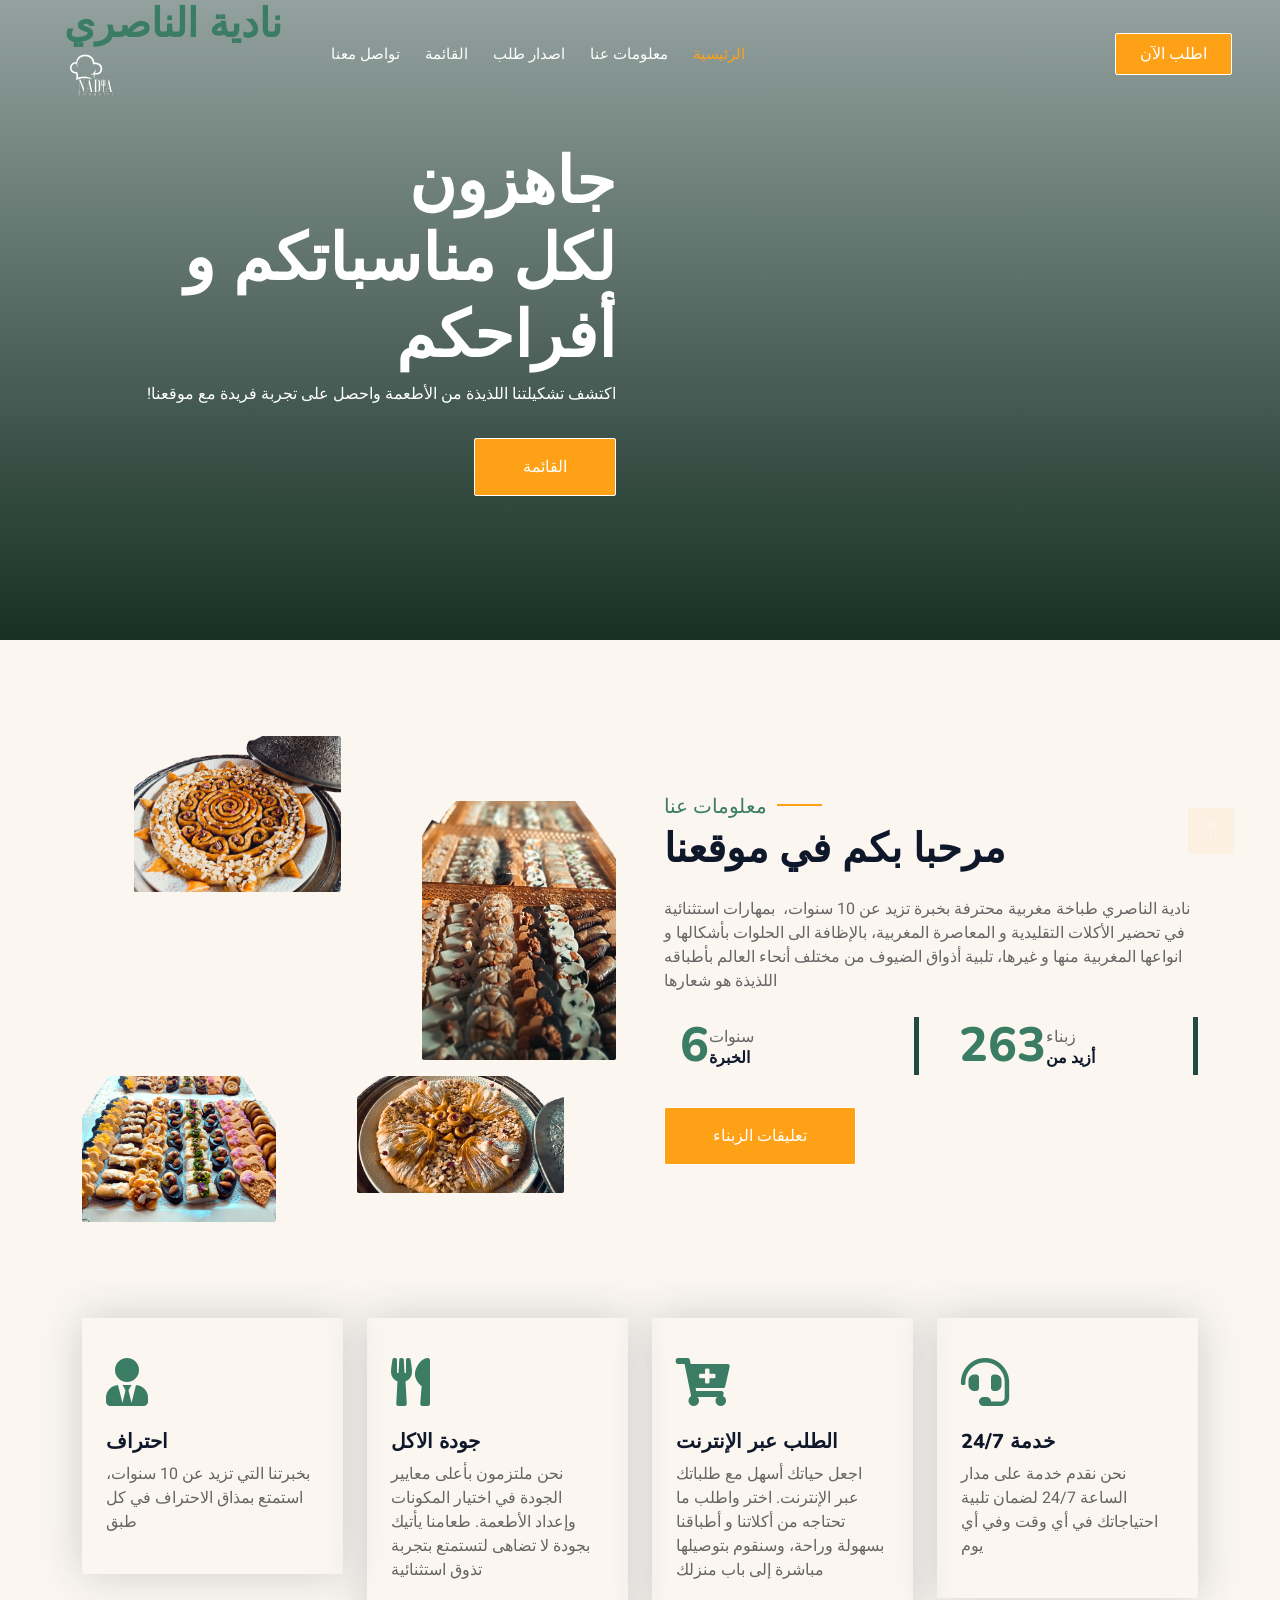
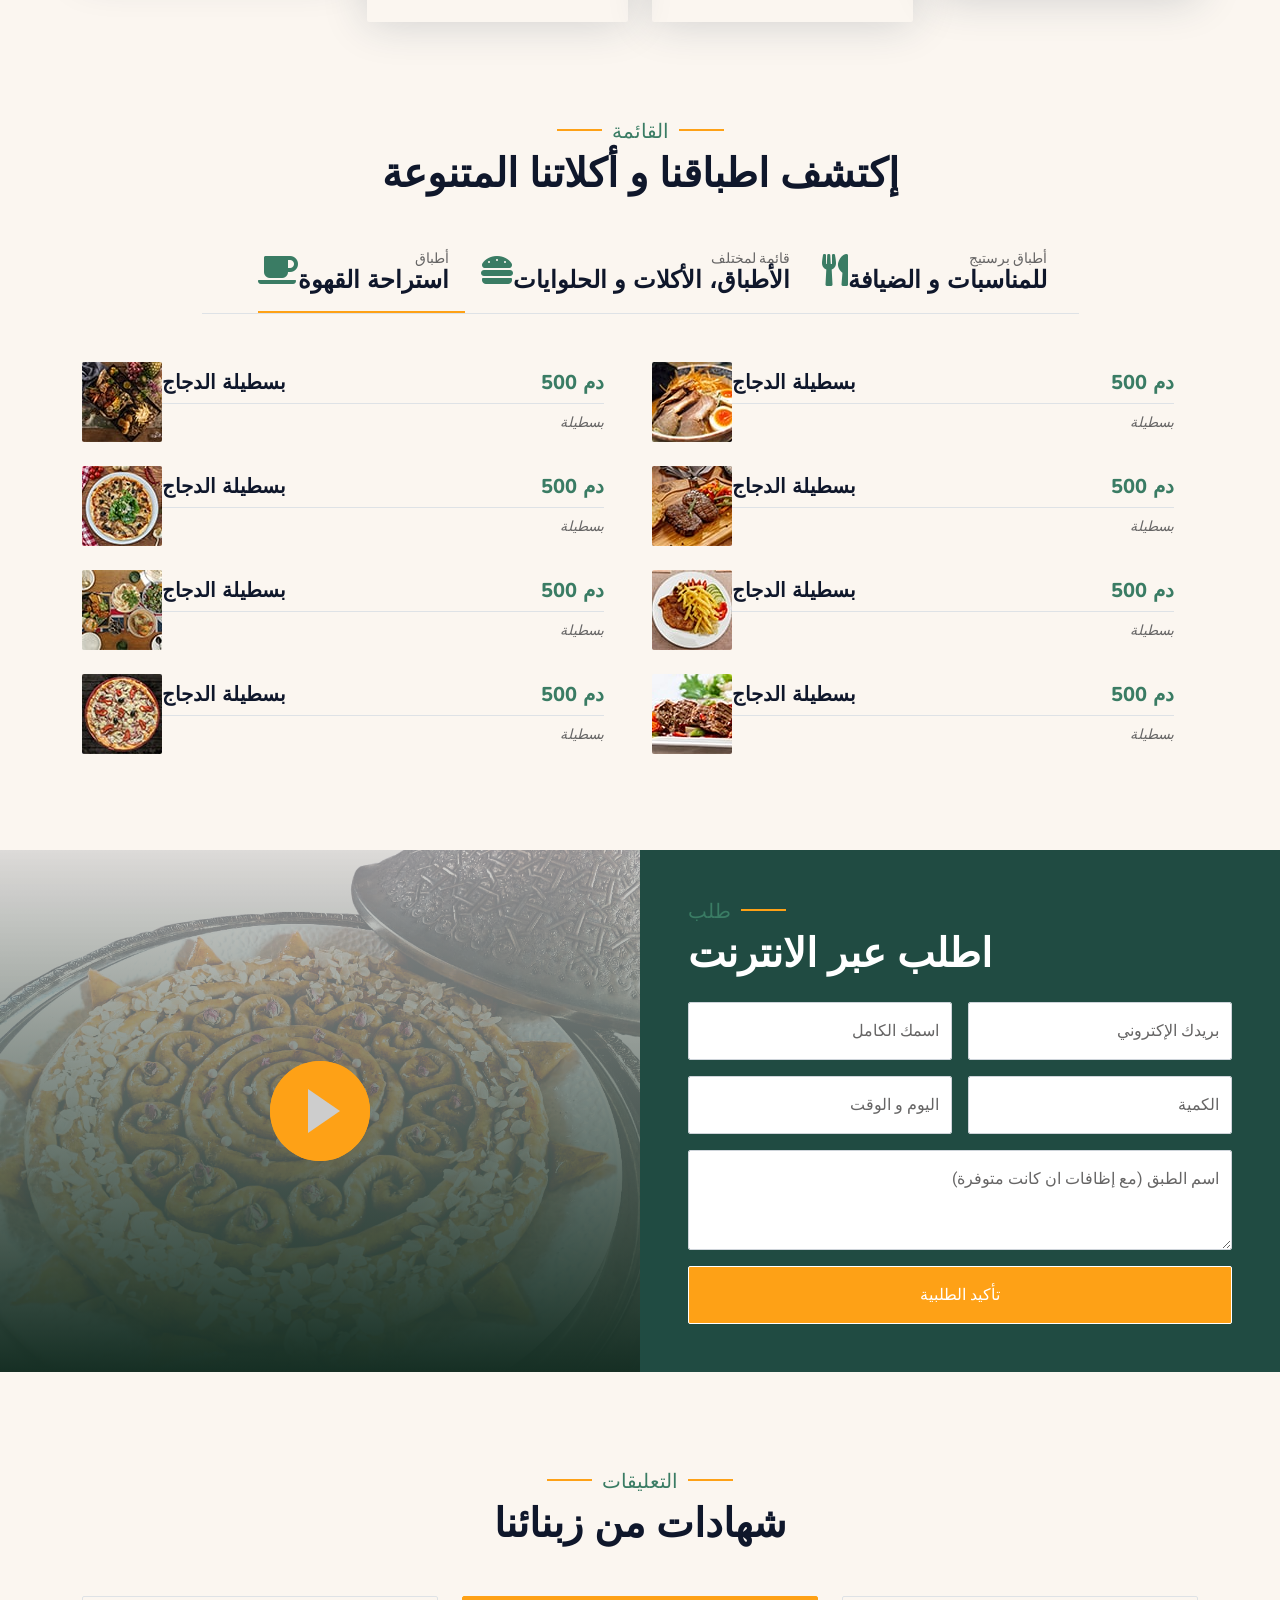
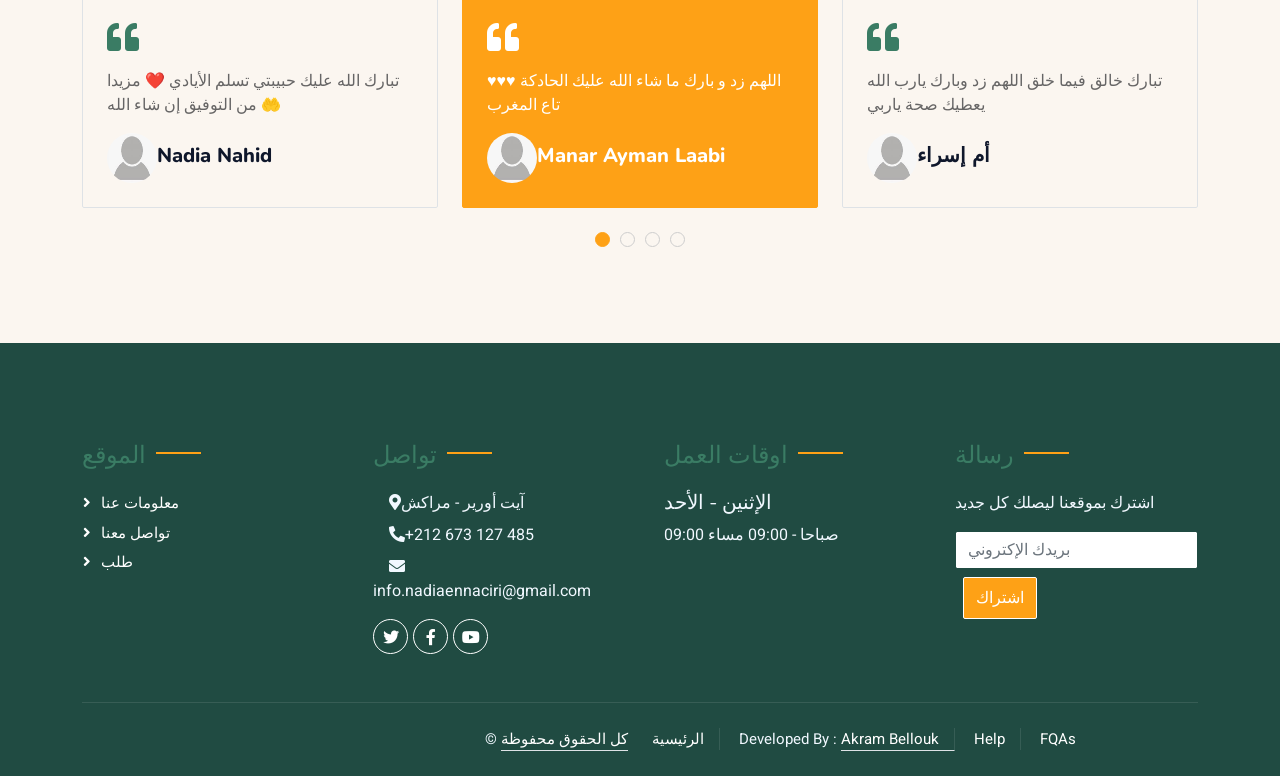
==== index.html @ 85384e66 "Add files via upload" ====
<!DOCTYPE html>
<html lang="en">

<head>
    <meta charset="utf-8">
    <title>  نادية الناصري </title>
    <meta content="width=device-width, initial-scale=1.0" name="viewport">
    <meta content="طبخ, اكلات, حلويات مغربية, بسطيلة, دجاج, شهيوات, مناسبات" name="keywords">
    <meta content=" . مرحبًا بكم في موقعنا الخاص بالمأكولات! نحن نقدم تجربة لا مثيل لها من التذوق واستكشاف أشهى الأطعمة. يتميز موقعنا بتنوع الأطباق التي نقدمها، حيث يمكنكم الاستمتاع بمزيج لا يُقاوَم من النكهات والأصناف  " name="description">
   
    <!-- Favicon -->
    <link href="img/logo.png" rel="icon">

    <!-- Google Web Fonts -->
    <link rel="preconnect" href="https://fonts.googleapis.com">
    <link rel="preconnect" href="https://fonts.gstatic.com" crossorigin>
    <link href="https://fonts.googleapis.com/css2?family=Heebo:wght@400;500;600&family=Nunito:wght@600;700;800&family=Pacifico&display=swap" rel="stylesheet">

    <!-- Icon Font Stylesheet -->
    <link href="https://cdnjs.cloudflare.com/ajax/libs/font-awesome/5.10.0/css/all.min.css" rel="stylesheet">
    <link href="https://cdn.jsdelivr.net/npm/bootstrap-icons@1.4.1/font/bootstrap-icons.css" rel="stylesheet">

    <!-- Libraries Stylesheet -->
    <link href="lib/animate/animate.min.css" rel="stylesheet">
    <link href="lib/owlcarousel/assets/owl.carousel.min.css" rel="stylesheet">
    <link href="lib/tempusdominus/css/tempusdominus-bootstrap-4.min.css" rel="stylesheet" />

    <!-- Customized Bootstrap Stylesheet -->
    <link href="css/rtl.css" rel="stylesheet">

    <!-- Template Stylesheet -->
    <link href="css/style.css" rel="stylesheet">
</head>

<body>
    <div class="container-xxl bg-white p-0">
        <!-- Spinner Start -->
        <div id="spinner" class="show bg-white position-fixed translate-middle w-100 vh-100 top-50 start-50 d-flex align-items-center justify-content-center">
            <div class="spinner-border text-primary" style="width: 3rem; height: 3rem;" role="status">
                <span class="sr-only">...تحميل</span>
            </div>
        </div>
        <!-- Spinner End -->
 

        <!-- Navbar & Hero Start -->
        <div class="container-xxl position-relative p-0">
            <nav class="navbar navbar-expand-lg navbar-dark bg-dark px-4 px-lg-5 py-3 py-lg-0">
                <a href="" class="navbar-brand p-0">
                    <h1 class="text-primary m-0"> نادية الناصري</h1>
                     <img src="img/logo1.png" alt="Logo"> 
                </a>
                <button class="navbar-toggler" type="button" data-bs-toggle="collapse" data-bs-target="#navbarCollapse">
                    <span class="fa fa-bars"></span>
                </button>
                <div class="collapse navbar-collapse" id="navbarCollapse">

                    <div class="navbar-nav ms-auto py-0 pe-4">                        
                        <a href="contact.html" class="nav-item nav-link">تواصل معنا</a>
                        <div class="nav-item dropdown">
                        </div>                      
                        <a href="menu.html" class="nav-item nav-link">القائمة</a>
                        <a href="service.html" class="nav-item nav-link">اصدار طلب</a>
                        <a href="about.html" class="nav-item nav-link">معلومات عنا</a>
                        <a href="index.html" class="nav-item nav-link active">الرئيسية</a>
                    </div>

                    
                    <a href="service.html" class="btn btn-primary py-2 px-4">اطلب الآن</a>                  
                </div>
            </nav>

            <div class="container-xxl py-5 bg-dark hero-header mb-5">
                <div class="container my-5 py-5">
                    <div class="row align-items-center g-5">
                        <div class="col-lg-6 text-center text-lg-start">
                            <h1 class="display-3 text-white animated slideInLeft">جاهزون<br>لكل مناسباتكم و أفراحكم</h1>
                            <p class="text-white animated slideInLeft mb-4 pb-2">  !اكتشف تشكيلتنا اللذيذة من الأطعمة واحصل على تجربة فريدة مع موقعنا </p>
                            <a href="menu.html" class="btn btn-primary py-sm-3 px-sm-5 me-3 animated slideInLeft">القائمة</a>
                        </div>
                        <div class="col-lg-6 text-center text-lg-end overflow-hidden">
                            <img class="img-fluid" src="img/hero.png" alt="">
                        </div>
                    </div>
                </div>
            </div>
        </div>
        <!-- Navbar & Hero End -->

 <!-- About Start -->
 <div class="container-xxl py-5">
    <div class="container">
        <div class="row g-5 align-items-center">
            <div class="col-lg-6">
                <div class="row g-3">
                    <div class="col-6 text-start">
                        <img class="img-fluid rounded w-100 wow zoomIn" data-wow-delay="0.1s" src="img/about4.png">
                    </div>
                    <div class="col-6 text-start">
                        <img class="img-fluid rounded w-75 wow zoomIn" data-wow-delay="0.3s" src="img/about2.png" style="margin-top: 25%;">
                    </div>
                    <div class="col-6 text-end">
                        <img class="img-fluid rounded w-75 wow zoomIn" data-wow-delay="0.5s" src="img/about3.png">
                    </div>
                    <div class="col-6 text-end">
                        <img class="img-fluid rounded w-100 wow zoomIn" data-wow-delay="0.7s" src="img/about1.png">
                    </div>
                </div> 
            </div>
            <div class="col-lg-6">
                <h5 class="section-title ff-secondary text-start text-primary fw-normal">معلومات عنا</h5>
                <h1 class="mb-4">مرحبا بكم في موقعنا</h1>
                <p class="mb-4"> نادية الناصري طباخة مغربية محترفة بخبرة تزيد عن 10 سنوات،  بمهارات استثنائية في تحضير الأكلات التقليدية و المعاصرة المغربية، بالإظافة الى الحلوات بأشكالها و انواعها المغربية منها و غيرها، تلبية أذواق الضيوف من مختلف أنحاء العالم بأطباقه اللذيذة هو شعارها  </p>
                <p class="mb-4"></p>
                <div class="row g-4 mb-4">
                    <div class="col-sm-6">
                        <div class="d-flex align-items-center border-start border-5 border-primary px-3">
                            <h1 class="flex-shrink-0 display-5 text-primary mb-0" data-toggle="counter-up">15</h1>
                            <div class="ps-4">
                                <p class="mb-0">سنوات</p>
                                <h6 class="text-uppercase mb-0">الخبرة</h6>
                            </div>
                        </div>
                    </div>
                    <div class="col-sm-6">
                        <div class="d-flex align-items-center border-start border-5 border-primary px-3">
                            <h1 class="flex-shrink-0 display-5 text-primary mb-0" data-toggle="counter-up">700</h1>
                            <div class="ps-4">
                                <p class="mb-0">زبناء</p>
                                <h6 class="text-uppercase mb-0">أزيد من</h6>
                             
                            </div>
                        </div>
                    </div>
                </div>
                <a class="btn btn-primary py-3 px-5 mt-2" href="testimonial.html">تعليقات الزبناء</a>
            </div>
        </div>
    </div>
</div>
<!-- About End -->



        <!-- Service Start -->
        <div class="container-xxl py-5">
            <div class="container">
                <div class="row g-4">
                    <div class="col-lg-3 col-sm-6 wow fadeInUp" data-wow-delay="0.1s">
                        <div class="service-item rounded pt-3">
                            <div class="p-4">
                                <i class="fa fa-3x fa-user-tie text-primary mb-4"></i>
                                <h5>احتراف</h5>
                           
                                <p>  بخبرتنا التي تزيد عن 10 سنوات، استمتع بمذاق الاحتراف في كل طبق </p>
                            </div>
                        </div>
                    </div>
                    <div class="col-lg-3 col-sm-6 wow fadeInUp" data-wow-delay="0.3s">
                        <div class="service-item rounded pt-3">
                            <div class="p-4">
                                <i class="fa fa-3x fa-utensils text-primary mb-4"></i>
                                <h5>جودة الاكل</h5>
                                <p>نحن ملتزمون بأعلى معايير الجودة في اختيار المكونات وإعداد الأطعمة. طعامنا يأتيك بجودة لا تضاهى لتستمتع بتجربة تذوق استثنائية</p>
                            </div>
                        </div>
                    </div>
                    <div class="col-lg-3 col-sm-6 wow fadeInUp" data-wow-delay="0.5s">
                        <div class="service-item rounded pt-3">
                            <div class="p-4">
                                <i class="fa fa-3x fa-cart-plus text-primary mb-4"></i>
                                <h5>الطلب عبر الإنترنت</h5>
                                <p>اجعل حياتك أسهل مع طلباتك عبر الإنترنت. اختر واطلب ما تحتاجه من أكلاتنا و أطباقنا بسهولة وراحة، وسنقوم بتوصيلها مباشرة إلى باب منزلك</p>
                            </div>
                        </div>
                    </div>
                    <div class="col-lg-3 col-sm-6 wow fadeInUp" data-wow-delay="0.7s">
                        <div class="service-item rounded pt-3">
                            <div class="p-4">
                                <i class="fa fa-3x fa-headset text-primary mb-4"></i>
                                <h5>  خدمة  24/7  </h5>
                                <p>نحن نقدم خدمة على مدار الساعة 24/7 لضمان تلبية احتياجاتك في أي وقت وفي أي يوم</p>
                            </div>
                        </div>
                    </div>
                </div>
            </div>
        </div>
        <!-- Service End -->


       

<!-- Menu Start -->
<div class="container-xxl py-5">
    <div class="container">
        <div class="text-center wow fadeInUp" data-wow-delay="0.1s">
            <h5 class="section-title ff-secondary text-center text-primary fw-normal">القائمة</h5>
            <h1 class="mb-5">إكتشف اطباقنا و أكلاتنا المتنوعة</h1>
        </div>
        <div class="tab-class text-center wow fadeInUp" data-wow-delay="0.1s">
            <ul class="nav nav-pills d-inline-flex justify-content-center border-bottom mb-5">
                <li class="nav-item">
                    <a class="d-flex align-items-center text-start mx-3 ms-0 pb-3 active" data-bs-toggle="pill" href="#tab-1">
                        <i class="fa fa-coffee fa-2x text-primary"></i>
                        <div class="ps-3">
                            <small class="text-body"> أطباق  </small>
                            <h4 class="mt-n1 mb-0">استراحة القهوة</h4>
                        </div>
                    </a>
                </li>
                <br></br>
                <li class="nav-item">
                    <a class="d-flex align-items-center text-start mx-3 pb-3" data-bs-toggle="pill" href="#tab-2">
                        <i class="fa fa-hamburger fa-2x text-primary"></i>
                        <div class="ps-3">
                            <small class="text-body">قائمة لمختلف</small>
                            <h4 class="mt-n1 mb-0">الأطباق، الأكلات و الحلوايات</h4>
                        </div>
                    </a>
                </li>
                <br></br>
                <li class="nav-item">
                    <a class="d-flex align-items-center text-start mx-3 me-0 pb-3" data-bs-toggle="pill" href="#tab-3">
                        <i class="fa fa-utensils fa-2x text-primary"></i>
                        <div class="ps-3">
                            <small class="text-body">  أطباق برستيج  </small>
                            <h4 class="mt-n1 mb-0">للمناسبات و الضيافة</h4>
                        </div>
                    </a>
                </li>
            </ul>
                    <div class="tab-content">
                        <div id="tab-1" class="tab-pane fade show p-0 active">
                            <div class="row g-4">
                                <div class="col-lg-6">
                                    <div class="d-flex align-items-center">
                                        <img class="flex-shrink-0 img-fluid rounded" src="img/menu-1.jpg" alt="" style="width: 80px;">
                                        <div class="w-100 d-flex flex-column text-start ps-4">
                                            <h5 class="d-flex justify-content-between border-bottom pb-2">
                                                <span>بسطيلة الدجاج</span>
                                                <span class="text-primary">500 دم</span>
                                            </h5>
                                            <small class="fst-italic">بسطيلة</small>
                                        </div>
                                    </div>
                                </div>
                                <div class="col-lg-6">
                                    <div class="d-flex align-items-center">
                                        <img class="flex-shrink-0 img-fluid rounded" src="img/menu-2.jpg" alt="" style="width: 80px;">
                                        <div class="w-100 d-flex flex-column text-start ps-4">
                                            <h5 class="d-flex justify-content-between border-bottom pb-2">
                                                <span>بسطيلة الدجاج</span>
                                                <span class="text-primary">500 دم</span>
                                            </h5>
                                            <small class="fst-italic">بسطيلة</small>
                                        </div>
                                    </div>
                                </div>
                                <div class="col-lg-6">
                                    <div class="d-flex align-items-center">
                                        <img class="flex-shrink-0 img-fluid rounded" src="img/menu-3.jpg" alt="" style="width: 80px;">
                                        <div class="w-100 d-flex flex-column text-start ps-4">
                                            <h5 class="d-flex justify-content-between border-bottom pb-2">
                                                <span>بسطيلة الدجاج</span>
                                                <span class="text-primary">500 دم</span>
                                            </h5>
                                            <small class="fst-italic">بسطيلة</small>
                                        </div>
                                    </div>
                                </div>
                                <div class="col-lg-6">
                                    <div class="d-flex align-items-center">
                                        <img class="flex-shrink-0 img-fluid rounded" src="img/menu-4.jpg" alt="" style="width: 80px;">
                                        <div class="w-100 d-flex flex-column text-start ps-4">
                                            <h5 class="d-flex justify-content-between border-bottom pb-2">
                                                <span>بسطيلة الدجاج</span>
                                                <span class="text-primary">500 دم</span>
                                            </h5>
                                            <small class="fst-italic">بسطيلة</small>
                                        </div>
                                    </div>
                                </div>
                                <div class="col-lg-6">
                                    <div class="d-flex align-items-center">
                                        <img class="flex-shrink-0 img-fluid rounded" src="img/menu-5.jpg" alt="" style="width: 80px;">
                                        <div class="w-100 d-flex flex-column text-start ps-4">
                                            <h5 class="d-flex justify-content-between border-bottom pb-2">
                                                <span>بسطيلة الدجاج</span>
                                                <span class="text-primary">500 دم</span>
                                            </h5>
                                            <small class="fst-italic">بسطيلة</small>
                                        </div>
                                    </div>
                                </div>
                                <div class="col-lg-6">
                                    <div class="d-flex align-items-center">
                                        <img class="flex-shrink-0 img-fluid rounded" src="img/menu-6.jpg" alt="" style="width: 80px;">
                                        <div class="w-100 d-flex flex-column text-start ps-4">
                                            <h5 class="d-flex justify-content-between border-bottom pb-2">
                                                <span>بسطيلة الدجاج</span>
                                                <span class="text-primary">500 دم</span>
                                            </h5>
                                            <small class="fst-italic">بسطيلة</small>
                                        </div>
                                    </div>
                                </div>
                                <div class="col-lg-6">
                                    <div class="d-flex align-items-center">
                                        <img class="flex-shrink-0 img-fluid rounded" src="img/menu-7.jpg" alt="" style="width: 80px;">
                                        <div class="w-100 d-flex flex-column text-start ps-4">
                                            <h5 class="d-flex justify-content-between border-bottom pb-2">
                                                <span>بسطيلة الدجاج</span>
                                                <span class="text-primary">500 دم</span>
                                            </h5>
                                            <small class="fst-italic">بسطيلة</small>
                                        </div>
                                    </div>
                                </div>
                                <div class="col-lg-6">
                                    <div class="d-flex align-items-center">
                                        <img class="flex-shrink-0 img-fluid rounded" src="img/menu-8.jpg" alt="" style="width: 80px;">
                                        <div class="w-100 d-flex flex-column text-start ps-4">
                                            <h5 class="d-flex justify-content-between border-bottom pb-2">
                                                <span>بسطيلة الدجاج</span>
                                                <span class="text-primary">500 دم</span>
                                            </h5>
                                            <small class="fst-italic">بسطيلة</small>
                                        </div>
                                    </div>
                                </div>
                            </div>
                        </div>
                        <div id="tab-2" class="tab-pane fade show p-0">
                            <div class="row g-4">
                                <div class="col-lg-6">
                                    <div class="d-flex align-items-center">
                                        <img class="flex-shrink-0 img-fluid rounded" src="img/menu-1.jpg" alt="" style="width: 80px;">
                                        <div class="w-100 d-flex flex-column text-start ps-4">
                                            <h5 class="d-flex justify-content-between border-bottom pb-2">
                                                <span>بسطيلة الدجاج</span>
                                                <span class="text-primary">500 دم</span>
                                            </h5>
                                            <small class="fst-italic">بسطيلة</small>
                                        </div>
                                    </div>
                                </div>
                                <div class="col-lg-6">
                                    <div class="d-flex align-items-center">
                                        <img class="flex-shrink-0 img-fluid rounded" src="img/menu-2.jpg" alt="" style="width: 80px;">
                                        <div class="w-100 d-flex flex-column text-start ps-4">
                                            <h5 class="d-flex justify-content-between border-bottom pb-2">
                                                <span>بسطيلة الدجاج</span>
                                                <span class="text-primary">500 دم</span>
                                            </h5>
                                            <small class="fst-italic">بسطيلة</small>
                                        </div>
                                    </div>
                                </div>
                                <div class="col-lg-6">
                                    <div class="d-flex align-items-center">
                                        <img class="flex-shrink-0 img-fluid rounded" src="img/menu-3.jpg" alt="" style="width: 80px;">
                                        <div class="w-100 d-flex flex-column text-start ps-4">
                                            <h5 class="d-flex justify-content-between border-bottom pb-2">
                                                <span>بسطيلة الدجاج</span>
                                                <span class="text-primary">500 دم</span>
                                            </h5>
                                            <small class="fst-italic">بسطيلة</small>
                                        </div>
                                    </div>
                                </div>
                                <div class="col-lg-6">
                                    <div class="d-flex align-items-center">
                                        <img class="flex-shrink-0 img-fluid rounded" src="img/menu-4.jpg" alt="" style="width: 80px;">
                                        <div class="w-100 d-flex flex-column text-start ps-4">
                                            <h5 class="d-flex justify-content-between border-bottom pb-2">
                                                <span>بسطيلة الدجاج</span>
                                                <span class="text-primary">500 دم</span>
                                            </h5>
                                            <small class="fst-italic">بسطيلة</small>
                                        </div>
                                    </div>
                                </div>
                                <div class="col-lg-6">
                                    <div class="d-flex align-items-center">
                                        <img class="flex-shrink-0 img-fluid rounded" src="img/menu-5.jpg" alt="" style="width: 80px;">
                                        <div class="w-100 d-flex flex-column text-start ps-4">
                                            <h5 class="d-flex justify-content-between border-bottom pb-2">
                                                <span>بسطيلة الدجاج</span>
                                                <span class="text-primary">500 دم</span>
                                            </h5>
                                            <small class="fst-italic">بسطيلة</small>
                                        </div>
                                    </div>
                                </div>
                                <div class="col-lg-6">
                                    <div class="d-flex align-items-center">
                                        <img class="flex-shrink-0 img-fluid rounded" src="img/menu-6.jpg" alt="" style="width: 80px;">
                                        <div class="w-100 d-flex flex-column text-start ps-4">
                                            <h5 class="d-flex justify-content-between border-bottom pb-2">
                                                <span>بسطيلة الدجاج</span>
                                                <span class="text-primary">500 دم</span>
                                            </h5>
                                            <small class="fst-italic">بسطيلة</small>
                                        </div>
                                    </div>
                                </div>
                                <div class="col-lg-6">
                                    <div class="d-flex align-items-center">
                                        <img class="flex-shrink-0 img-fluid rounded" src="img/menu-7.jpg" alt="" style="width: 80px;">
                                        <div class="w-100 d-flex flex-column text-start ps-4">
                                            <h5 class="d-flex justify-content-between border-bottom pb-2">
                                                <span>بسطيلة الدجاج</span>
                                                <span class="text-primary">500 دم</span>
                                            </h5>
                                            <small class="fst-italic">بسطيلة</small>
                                        </div>
                                    </div>
                                </div>
                                <div class="col-lg-6">
                                    <div class="d-flex align-items-center">
                                        <img class="flex-shrink-0 img-fluid rounded" src="img/menu-8.jpg" alt="" style="width: 80px;">
                                        <div class="w-100 d-flex flex-column text-start ps-4">
                                            <h5 class="d-flex justify-content-between border-bottom pb-2">
                                                <span>بسطيلة الدجاج</span>
                                                <span class="text-primary">500 دم</span>
                                            </h5>
                                            <small class="fst-italic">بسطيلة</small>
                                        </div>
                                    </div>
                                </div>
                            </div>
                        </div>
                        <div id="tab-3" class="tab-pane fade show p-0">
                            <div class="row g-4">
                                <div class="col-lg-6">
                                    <div class="d-flex align-items-center">
                                        <img class="flex-shrink-0 img-fluid rounded" src="img/menu-1.jpg" alt="" style="width: 80px;">
                                        <div class="w-100 d-flex flex-column text-start ps-4">
                                            <h5 class="d-flex justify-content-between border-bottom pb-2">
                                                <span>بسطيلة الدجاج</span>
                                                <span class="text-primary">500 دم</span>
                                            </h5>
                                            <small class="fst-italic">بسطيلة</small>
                                        </div>
                                    </div>
                                </div>
                                <div class="col-lg-6">
                                    <div class="d-flex align-items-center">
                                        <img class="flex-shrink-0 img-fluid rounded" src="img/menu-2.jpg" alt="" style="width: 80px;">
                                        <div class="w-100 d-flex flex-column text-start ps-4">
                                            <h5 class="d-flex justify-content-between border-bottom pb-2">
                                                <span>بسطيلة الدجاج</span>
                                                <span class="text-primary">500 دم</span>
                                            </h5>
                                            <small class="fst-italic">بسطيلة</small>
                                        </div>
                                    </div>
                                </div>
                                <div class="col-lg-6">
                                    <div class="d-flex align-items-center">
                                        <img class="flex-shrink-0 img-fluid rounded" src="img/menu-3.jpg" alt="" style="width: 80px;">
                                        <div class="w-100 d-flex flex-column text-start ps-4">
                                            <h5 class="d-flex justify-content-between border-bottom pb-2">
                                                <span>بسطيلة الدجاج</span>
                                                <span class="text-primary">500 دم</span>
                                            </h5>
                                            <small class="fst-italic">بسطيلة</small>
                                        </div>
                                    </div>
                                </div>
                                <div class="col-lg-6">
                                    <div class="d-flex align-items-center">
                                        <img class="flex-shrink-0 img-fluid rounded" src="img/menu-4.jpg" alt="" style="width: 80px;">
                                        <div class="w-100 d-flex flex-column text-start ps-4">
                                            <h5 class="d-flex justify-content-between border-bottom pb-2">
                                                <span>بسطيلة الدجاج</span>
                                                <span class="text-primary">500 دم</span>
                                            </h5>
                                            <small class="fst-italic">بسطيلة</small>
                                        </div>
                                    </div>
                                </div>
                                <div class="col-lg-6">
                                    <div class="d-flex align-items-center">
                                        <img class="flex-shrink-0 img-fluid rounded" src="img/menu-5.jpg" alt="" style="width: 80px;">
                                        <div class="w-100 d-flex flex-column text-start ps-4">
                                            <h5 class="d-flex justify-content-between border-bottom pb-2">
                                                <span>بسطيلة الدجاج</span>
                                                <span class="text-primary">500 دم</span>
                                            </h5>
                                            <small class="fst-italic">بسطيلة</small>
                                        </div>
                                    </div>
                                </div>
                                <div class="col-lg-6">
                                    <div class="d-flex align-items-center">
                                        <img class="flex-shrink-0 img-fluid rounded" src="img/menu-6.jpg" alt="" style="width: 80px;">
                                        <div class="w-100 d-flex flex-column text-start ps-4">
                                            <h5 class="d-flex justify-content-between border-bottom pb-2">
                                                <span>بسطيلة الدجاج</span>
                                                <span class="text-primary">500 دم</span>
                                            </h5>
                                            <small class="fst-italic">بسطيلة</small>
                                        </div>
                                    </div>
                                </div>
                                <div class="col-lg-6">
                                    <div class="d-flex align-items-center">
                                        <img class="flex-shrink-0 img-fluid rounded" src="img/menu-7.jpg" alt="" style="width: 80px;">
                                        <div class="w-100 d-flex flex-column text-start ps-4">
                                            <h5 class="d-flex justify-content-between border-bottom pb-2">
                                                <span>بسطيلة الدجاج</span>
                                                <span class="text-primary">500 دم</span>
                                            </h5>
                                            <small class="fst-italic">بسطيلة</small>
                                        </div>
                                    </div>
                                </div>
                                <div class="col-lg-6">
                                    <div class="d-flex align-items-center">
                                        <img class="flex-shrink-0 img-fluid rounded" src="img/menu-8.jpg" alt="" style="width: 80px;">
                                        <div class="w-100 d-flex flex-column text-start ps-4">
                                            <h5 class="d-flex justify-content-between border-bottom pb-2">
                                                <span>بسطيلة الدجاج</span>
                                                <span class="text-primary">500 دم</span>
                                            </h5>
                                            <small class="fst-italic">بسطيلة</small>
                                        </div>
                                    </div>
                                </div>
                            </div>
                        </div>
                    </div>
                </div>
            </div>
        </div>
        <!-- Menu End -->


        <!-- Reservation Start -->
        <div class="container-xxl py-5 px-0 wow fadeInUp" data-wow-delay="0.1s">
            <div class="row g-0">
                <div class="col-md-6">
                    <div class="video">
                        <button type="button" class="btn-play" data-bs-toggle="modal" data-src="https://www.youtube.com/embed/DWRcNpR6Kdc" data-bs-target="#videoModal">
                            <span></span>
                        </button>
                    </div>
                </div>
                <div class="col-md-6 bg-dark d-flex align-items-center">
                    <div class="p-5 wow fadeInUp" data-wow-delay="0.2s">
                        <h5 class="section-title ff-secondary text-start text-primary fw-normal">طلب</h5>
                        <h1 class="text-white mb-4">اطلب عبر الانترنت</h1>
                        <form>
                            <div class="row g-3">
                                <div class="col-md-6">
                                    <div class="form-floating">
                                        <input type="text" class="form-control" id="name" placeholder="اسمك الكامل">
                                        <label for="name">اسمك الكامل</label>
                                    </div>
                                </div>

                                <div class="col-md-6">
                                    <div class="form-floating">
                                        <input type="email" class="form-control" id="email" placeholder="بريدك الإكتروني">
                                        <label for="email">بريدك الإكتروني</label>
                                    </div>

                                    

                                </div>
                                <div class="col-md-6">
                                    <div class="form-floating date" id="date3" data-target-input="nearest">
                                        <input type="text" class="form-control datetimepicker-input" id="datetime" placeholder="اليوم و الوقت" data-target="#date3" data-toggle="datetimepicker" />
                                        <label for="datetime">اليوم و الوقت</label>
                                    </div>
                                </div>
                                <div class="col-md-6">
                                    <div class="form-floating">
                                        <input type="text" class="form-control" id="name" placeholder="الكمية ">
                                        <label for="name"> الكمية</label>
                                    </div>
                                </div>
                                <div class="col-12">
                                    <div class="form-floating">
                                        <textarea class="form-control" placeholder=" اسم الطبق (مع إظافات ان كانت متوفرة)  " id="message" style="height: 100px"></textarea>
                                        <label for="message"> اسم الطبق (مع إظافات ان كانت متوفرة)  </label>
                                    </div>
                                </div>
                                <div class="col-12">
                                    <button class="btn btn-primary w-100 py-3" type="submit">تأكيد الطلبية</button>
                                </div>
                            </div>
                        </form>
                    </div>
                </div>
            </div>
        </div>

        <div class="modal fade" id="videoModal" tabindex="-1" aria-labelledby="exampleModalLabel" aria-hidden="true">
            <div class="modal-dialog">
                <div class="modal-content rounded-0">
                    <div class="modal-header">
                        <h5 class="modal-title" id="exampleModalLabel">Youtube Video</h5>
                        <button type="button" class="btn-close" data-bs-dismiss="modal" aria-label="Close"></button>
                    </div>
                    <div class="modal-body">
                        <!-- 16:9 aspect ratio -->
                        <div class="ratio ratio-16x9">
                            <iframe class="embed-responsive-item" src="" id="video" allowfullscreen allowscriptaccess="always"
                                allow="autoplay"></iframe>
                        </div>
                    </div>
                </div>
            </div>
        </div>
        <!-- Reservation Start -->


       


        <!-- Testimonial Start -->
        <div class="container-xxl py-5 wow fadeInUp" data-wow-delay="0.1s">
            <div class="container">
                <div class="text-center">
                    <h5 class="section-title ff-secondary text-center text-primary fw-normal">التعليقات</h5>
                    <h1 class="mb-5">شهادات من زبنائنا</h1>
                </div>
                <div class="owl-carousel testimonial-carousel">
                    <div class="testimonial-item bg-transparent border rounded p-4">
                        <i class="fa fa-quote-left fa-2x text-primary mb-3"></i>
                        <p> ♥️♥️♥️ اللهم زد و بارك ما شاء الله عليك الحادكة تاع المغرب   </p>
                        <div class="d-flex align-items-center">
                            <img class="img-fluid flex-shrink-0 rounded-circle" src="img/profil.jpeg" style="width: 50px; height: 50px;">
                            <div class="ps-3">
                                <h5 class="mb-1">Manar Ayman Laabi</h5>
                              
                            </div>
                        </div>
                    </div>
                    <div class="testimonial-item bg-transparent border rounded p-4">
                        <i class="fa fa-quote-left fa-2x text-primary mb-3"></i>
                        <p>تبارك خالق فيما خلق اللهم زد وبارك يارب الله يعطيك صحة ياربي</p>
                        <div class="d-flex align-items-center">
                            <img class="img-fluid flex-shrink-0 rounded-circle" src="img/profil.jpeg" style="width: 50px; height: 50px;">
                            <div class="ps-3">
                                <h5 class="mb-1">أم إسراء</h5>
                              
                            </div>
                        </div>
                    </div>
                    <div class="testimonial-item bg-transparent border rounded p-4">
                        <i class="fa fa-quote-left fa-2x text-primary mb-3"></i>
                        <p>  ❤️❤️🥰الله يبارك ليك فصحيحتك شيء روعة ديما طوب  </p>
                        <div class="d-flex align-items-center">
                            <img class="img-fluid flex-shrink-0 rounded-circle" src="img/profil.jpeg" style="width: 50px; height: 50px;">
                            <div class="ps-3">
                                <h5 class="mb-1">Nour Elisslam</h5>                              
                            </div>
                        </div>
                    </div>
                    <div class="testimonial-item bg-transparent border rounded p-4">
                        <i class="fa fa-quote-left fa-2x text-primary mb-3"></i>
                        <p>  تبارك الله عليك حبيبتي تسلم الأيادي ❤️ مزيدا من التوفيق إن شاء الله 🤲  </p>
                        <div class="d-flex align-items-center">
                            <img class="img-fluid flex-shrink-0 rounded-circle" src="img/profil.jpeg" style="width: 50px; height: 50px;">
                            <div class="ps-3">
                                <h5 class="mb-1">Nadia Nahid</h5>
                                
                            </div>
                        </div>
                    </div>
                </div>
            </div>
        </div>
        <!-- Testimonial End -->
        

        <!-- Footer Start -->
        <div class="container-fluid bg-dark text-light footer pt-5 mt-5 wow fadeIn" data-wow-delay="0.1s">
            <div class="container py-5">
                <div class="row g-5">
                    <div class="col-lg-3 col-md-6">
                        <h4 class="section-title ff-secondary text-start text-primary fw-normal mb-4">الموقع</h4>
                        <a class="btn btn-link" href="about.html">معلومات عنا</a>
                        <a class="btn btn-link" href="contact.html">تواصل معنا</a>
                        <a class="btn btn-link" href="booking.html">طلب</a>
                    </div>
                    <div class="col-lg-3 col-md-6">
                        <h4 class="section-title ff-secondary text-start text-primary fw-normal mb-4">تواصل</h4>
                        <p class="mb-2"><i class="fa fa-map-marker-alt me-3"></i>آيت أورير - مراكش</p>
                        <p class="mb-2"><i class="fa fa-phone-alt me-3"></i>+212 673 127 485</p>
                        <p class="mb-2"><i class="fa fa-envelope me-3"></i>info.nadiaennaciri@gmail.com</p>
                        <div class="d-flex pt-2">
                            <a class="btn btn-outline-light btn-social" href=""><i class="fab fa-twitter"></i></a>
                            <a class="btn btn-outline-light btn-social" href="https://www.facebook.com/omaya.ennaciri?mibextid=D4KYlr"><i class="fab fa-facebook-f"></i></a>
                            <a class="btn btn-outline-light btn-social" href=""><i class="fab fa-youtube"></i></a>
                        </div>
                    </div>
                    <div class="col-lg-3 col-md-6">
                        <h4 class="section-title ff-secondary text-start text-primary fw-normal mb-4">اوقات العمل</h4>
                        <h5 class="text-light fw-normal">الإثنين - الأحد</h5>
                        <p>  09:00 صباحا - 09:00 مساء   </p>                      
                    </div>
                    <div class="col-lg-3 col-md-6">
                        <h4 class="section-title ff-secondary text-start text-primary fw-normal mb-4">رسالة</h4>
                        <p>اشترك بموقعنا ليصلك كل جديد</p>
                        <input class="form-control border-primary w-100 py-10 ps-4 pe-6" type="text" placeholder="بريدك الإكتروني">
                        <div class="position-relative mx-auto" style="max-width: 400px;">
                            
                            <button type="button" class="btn btn-primary py-2 position-absolute top-0 end-0 mt-2 me-2">اشتراك</button>
                        
                    </div>
                    </div>
                </div>
            </div>
            <div class="container">
                <div class="copyright">
                    <div class="row">
                        <div class="col-md-6 text-center text-md-start mb-3 mb-md-0">
                            &copy; <a class="border-bottom" href="#"> كل الحقوق محفوظة  </a>  
							
							<!--/*** This template is free as long as you keep the footer author’s credit link/attribution link/backlink. If you'd like to use the template without the footer author’s credit link/attribution link/backlink, you can purchase the Credit Removal License from "https://htmlcodex.com/credit-removal". Thank you for your support. ***/-->
                           
                      </div>
                        <div class="col-md-6 text-center text-md-end">
                            <div class="footer-menu">
                                <a href="">الرئيسية</a>

                                Developed By :
                                <a class="border-bottom" href="https://akrambel.github.io/me/">Akram Bellouk</a>
                                <a href="#">Help</a>
                                <a href="#">FQAs</a>
                            </div>
                        </div>
                    </div>
                </div>
            </div>
        </div>
        <!-- Footer End -->


        <!-- Back to Top -->
        <a href="#" class="btn btn-lg btn-primary btn-lg-square back-to-top"><i class="bi bi-arrow-up"></i></a>
    </div>

    <!-- JavaScript Libraries -->
    <script src="https://code.jquery.com/jquery-3.4.1.min.js"></script>
    <script src="https://cdn.jsdelivr.net/npm/bootstrap@5.0.0/dist/js/bootstrap.bundle.min.js"></script>
    <script src="lib/wow/wow.min.js"></script>
    <script src="lib/easing/easing.min.js"></script>
    <script src="lib/waypoints/waypoints.min.js"></script>
    <script src="lib/counterup/counterup.min.js"></script>
    <script src="lib/owlcarousel/owl.carousel.min.js"></script>
    <script src="lib/tempusdominus/js/moment.min.js"></script>
    <script src="lib/tempusdominus/js/moment-timezone.min.js"></script>
    <script src="lib/tempusdominus/js/tempusdominus-bootstrap-4.min.js"></script>

    <!-- Template Javascript -->
    <script src="js/main.js"></script>
</body>

</html>
---- css/style.css ----
/********** Template CSS **********/
:root {
    --primary: #FEA116; /*397e62*/
    --light: #fff;
    --dark: #cdcdcd;  /*eed5d1*/
}

.ff-secondary {
    font-family: 'Pacifico', cursive;
}

.fw-medium {
    font-weight: 600 !important;
}

.fw-semi-bold {
    font-weight: 700 !important;
}

.back-to-top {
    position: fixed;
    display: none;
    right: 45px;
    bottom: 45px;
    z-index: 99;
}


/*** Spinner ***/
#spinner {
    opacity: 0;
    visibility: hidden;
    transition: opacity .5s ease-out, visibility 0s linear .5s;
    z-index: 99999;
}

#spinner.show {
    transition: opacity .5s ease-out, visibility 0s linear 0s;
    visibility: visible;
    opacity: 1;
}


/*** Button ***/
.btn {
    font-family: 'Nunito', sans-serif;
    font-weight: 500;
    text-transform: uppercase;
    transition: .5s;
}

.btn.btn-primary,
.btn.btn-secondary {
    color: #fff; /*FFFFFF*/
}

.btn-square {
    width: 38px;
    height: 38px;
}

.btn-sm-square {
    width: 32px;
    height: 32px;
}

.btn-lg-square {
    width: 48px;
    height: 48px;
}

.btn-square,
.btn-sm-square,
.btn-lg-square {
    padding: 0;
    display: flex;
    align-items: center;
    justify-content: center;
    font-weight: normal;
    border-radius: 2px;
}


/*** Navbar ***/
.navbar-dark .navbar-nav .nav-link {
    position: relative;
    margin-left: 25px;
    padding: 35px 0;
    font-size: 15px;
    color: var(--light) !important;
    text-transform: uppercase;
    font-weight: 500;
    outline: none;
    transition: .5s;
}

.sticky-top.navbar-dark .navbar-nav .nav-link {
    padding: 20px 0;
}

.navbar-dark .navbar-nav .nav-link:hover,
.navbar-dark .navbar-nav .nav-link.active {
    color: var(--primary) !important;
}

.navbar-dark .navbar-brand img {
    max-height: 60px;
    transition: .5s;
}

.sticky-top.navbar-dark .navbar-brand img {
    max-height: 45px;
}

@media (max-width: 991.98px) {
    .sticky-top.navbar-dark {
        position: relative;
    }

    .navbar-dark .navbar-collapse {
        margin-top: 15px;
        border-top: 1px solid #204b42  /*rgba(255, 255, 255, .1)*/
    }

    .navbar-dark .navbar-nav .nav-link,
    .sticky-top.navbar-dark .navbar-nav .nav-link {
        padding: 10px 0;
        margin-left: 0;
    }

    .navbar-dark .navbar-brand img {
        max-height: 45px;
    }
}

@media (min-width: 992px) {
    .navbar-dark {
        position: absolute;
        width: 100%;
        top: 0;
        left: 0;
        z-index: 999;
        background: transparent !important;
    }
    
    .sticky-top.navbar-dark {
        position: fixed;
        background: var(--dark) !important;
    }
}


/*** Hero Header ***/
.hero-header {
    background: linear-gradient(#cdcdcdaa, #162f24), url(../img/bg-hero.jpg);  /*cdcdcdaa  162f24*/
    background-position: center center;
    background-repeat: no-repeat;
    background-size: cover;
}

.hero-header img {
    animation: imgRotate 50s linear infinite;
}

@keyframes imgRotate { 
    100% { 
        transform: rotate(360deg); 
    } 
}

.breadcrumb-item + .breadcrumb-item::before {
    color: #204b42; /*ffffff80*/
}


/*** Section Title ***/
.section-title {
    position: relative;
    display: inline-block;
}

.section-title::before {
    position: absolute;
    content: "";
    width: 45px;
    height: 2px;
    top: 50%;
    left: -55px;
    margin-top: -1px;
    background: var(--primary);
}

.section-title::after {
    position: absolute;
    content: "";
    width: 45px;
    height: 2px;
    top: 50%;
    right: -55px;
    margin-top: -1px;
    background: var(--primary);
}

.section-title.text-start::before,
.section-title.text-end::after {
    display: none;
}


/*** Service ***/
.service-item {
    box-shadow: 0 0 45px #cdcdcd; /*00000014*/
    transition: .5s;
}

.service-item:hover {
    background: var(--primary);
}

.service-item * {
    transition: .5s;
}

.service-item:hover * {
    color: var(--light) !important;
}

/*** Food Menu ***/
.nav-pills .nav-item .active {
    border-bottom: 2px solid var(--primary);
}


/*** Youtube Video ***/
.video {
    position: relative;
    height: 100%;
    min-height: 500px;
    background: linear-gradient(#cdcdcdaa, #162f24), url(../img/about4.png); /*0f172b1a*/
    background-position: center center;
    background-repeat: no-repeat;
    background-size: cover;
}

.video .btn-play {
    position: absolute;
    z-index: 3;
    top: 50%;
    left: 50%;
    transform: translateX(-50%) translateY(-50%);
    box-sizing: content-box;
    display: block;
    width: 32px;
    height: 44px;
    border-radius: 50%;
    border: none;
    outline: none;
    padding: 18px 20px 18px 28px;
}

.video .btn-play:before {
    content: "";
    position: absolute;
    z-index: 0;
    left: 50%;
    top: 50%;
    transform: translateX(-50%) translateY(-50%);
    display: block;
    width: 100px;
    height: 100px;
    background: var(--primary);
    border-radius: 50%;
    animation: pulse-border 1500ms ease-out infinite;
}

.video .btn-play:after {
    content: "";
    position: absolute;
    z-index: 1;
    left: 50%;
    top: 50%;
    transform: translateX(-50%) translateY(-50%);
    display: block;
    width: 100px;
    height: 100px;
    background: var(--primary);
    border-radius: 50%;
    transition: all 200ms;
}

.video .btn-play img {
    position: relative;
    z-index: 3;
    max-width: 100%;
    width: auto;
    height: auto;
}

.video .btn-play span {
    display: block;
    position: relative;
    z-index: 3;
    width: 0;
    height: 0;
    border-left: 32px solid var(--dark);
    border-top: 22px solid transparent;
    border-bottom: 22px solid transparent;
}

@keyframes pulse-border {
    0% {
        transform: translateX(-50%) translateY(-50%) translateZ(0) scale(1);
        opacity: 1;
    }

    100% {
        transform: translateX(-50%) translateY(-50%) translateZ(0) scale(1.5);
        opacity: 0;
    }
}

#videoModal {
    z-index: 99999;
}

#videoModal .modal-dialog {
    position: relative;
    max-width: 800px;
    margin: 60px auto 0 auto;
}

#videoModal .modal-body {
    position: relative;
    padding: 0px;
}

#videoModal .close {
    position: absolute;
    width: 30px;
    height: 30px;
    right: 0px;
    top: -30px;
    z-index: 999;
    font-size: 30px;
    font-weight: normal;
    color: #FFFFFF;
    background: #000000;
    opacity: 1;
}


/*** Team ***/
.team-item {
    box-shadow: 0 0 45px rgba(0, 0, 0, 0.305);
    height: calc(100% - 38px);
    transition: .5s;
}

.team-item img {
    transition: .5s;
}

.team-item:hover img {
    transform: scale(1.1);
}

.team-item:hover {
    height: 100%;
}

.team-item .btn {
    border-radius: 38px 38px 0 0;
}


/*** Testimonial ***/
.testimonial-carousel .owl-item .testimonial-item,
.testimonial-carousel .owl-item.center .testimonial-item * {
    transition: .5s;
}

.testimonial-carousel .owl-item.center .testimonial-item {
    background: var(--primary) !important;
    border-color: var(--primary) !important;
}

.testimonial-carousel .owl-item.center .testimonial-item * {
    color: var(--light) !important;
}

.testimonial-carousel .owl-dots {
    margin-top: 24px;
    display: flex;
    align-items: flex-end;
    justify-content: center;
}

.testimonial-carousel .owl-dot {
    position: relative;
    display: inline-block;
    margin: 0 5px;
    width: 15px;
    height: 15px;
    border: 1px solid #CCCCCC;
    border-radius: 15px;
    transition: .5s;
}

.testimonial-carousel .owl-dot.active {
    background: var(--primary);
    border-color: var(--primary);
}


/*** Footer ***/
.footer .btn.btn-social {
    margin-right: 5px;
    width: 35px;
    height: 35px;
    display: flex;
    align-items: center;
    justify-content: center;
    color: var(--light);
    border: 1px solid #FFFFFF;
    border-radius: 35px;
    transition: .3s;
}

.footer .btn.btn-social:hover {
    color: var(--primary);
}

.footer .btn.btn-link {
    display: block;
    margin-bottom: 5px;
    padding: 0;
    text-align: left;
    color: #FFFFFF;
    font-size: 15px;
    font-weight: normal;
    text-transform: capitalize;
    transition: .3s;
}

.footer .btn.btn-link::before {
    position: relative;
    content: "\f105";
    font-family: "Font Awesome 5 Free";
    font-weight: 900;
    margin-right: 10px;
}

.footer .btn.btn-link:hover {
    letter-spacing: 1px;
    box-shadow: none;
}

.footer .copyright {
    padding: 25px 0;
    font-size: 15px;
    border-top: 1px solid rgba(256, 256, 256, .1);
}

.footer .copyright a {
    color: var(--light);
}

.footer .footer-menu a {
    margin-right: 15px;
    padding-right: 15px;
    border-right: 1px solid rgba(255, 255, 255, .1);
}

.footer .footer-menu a:last-child {
    margin-right: 0;
    padding-right: 0;
    border-right: none;
}
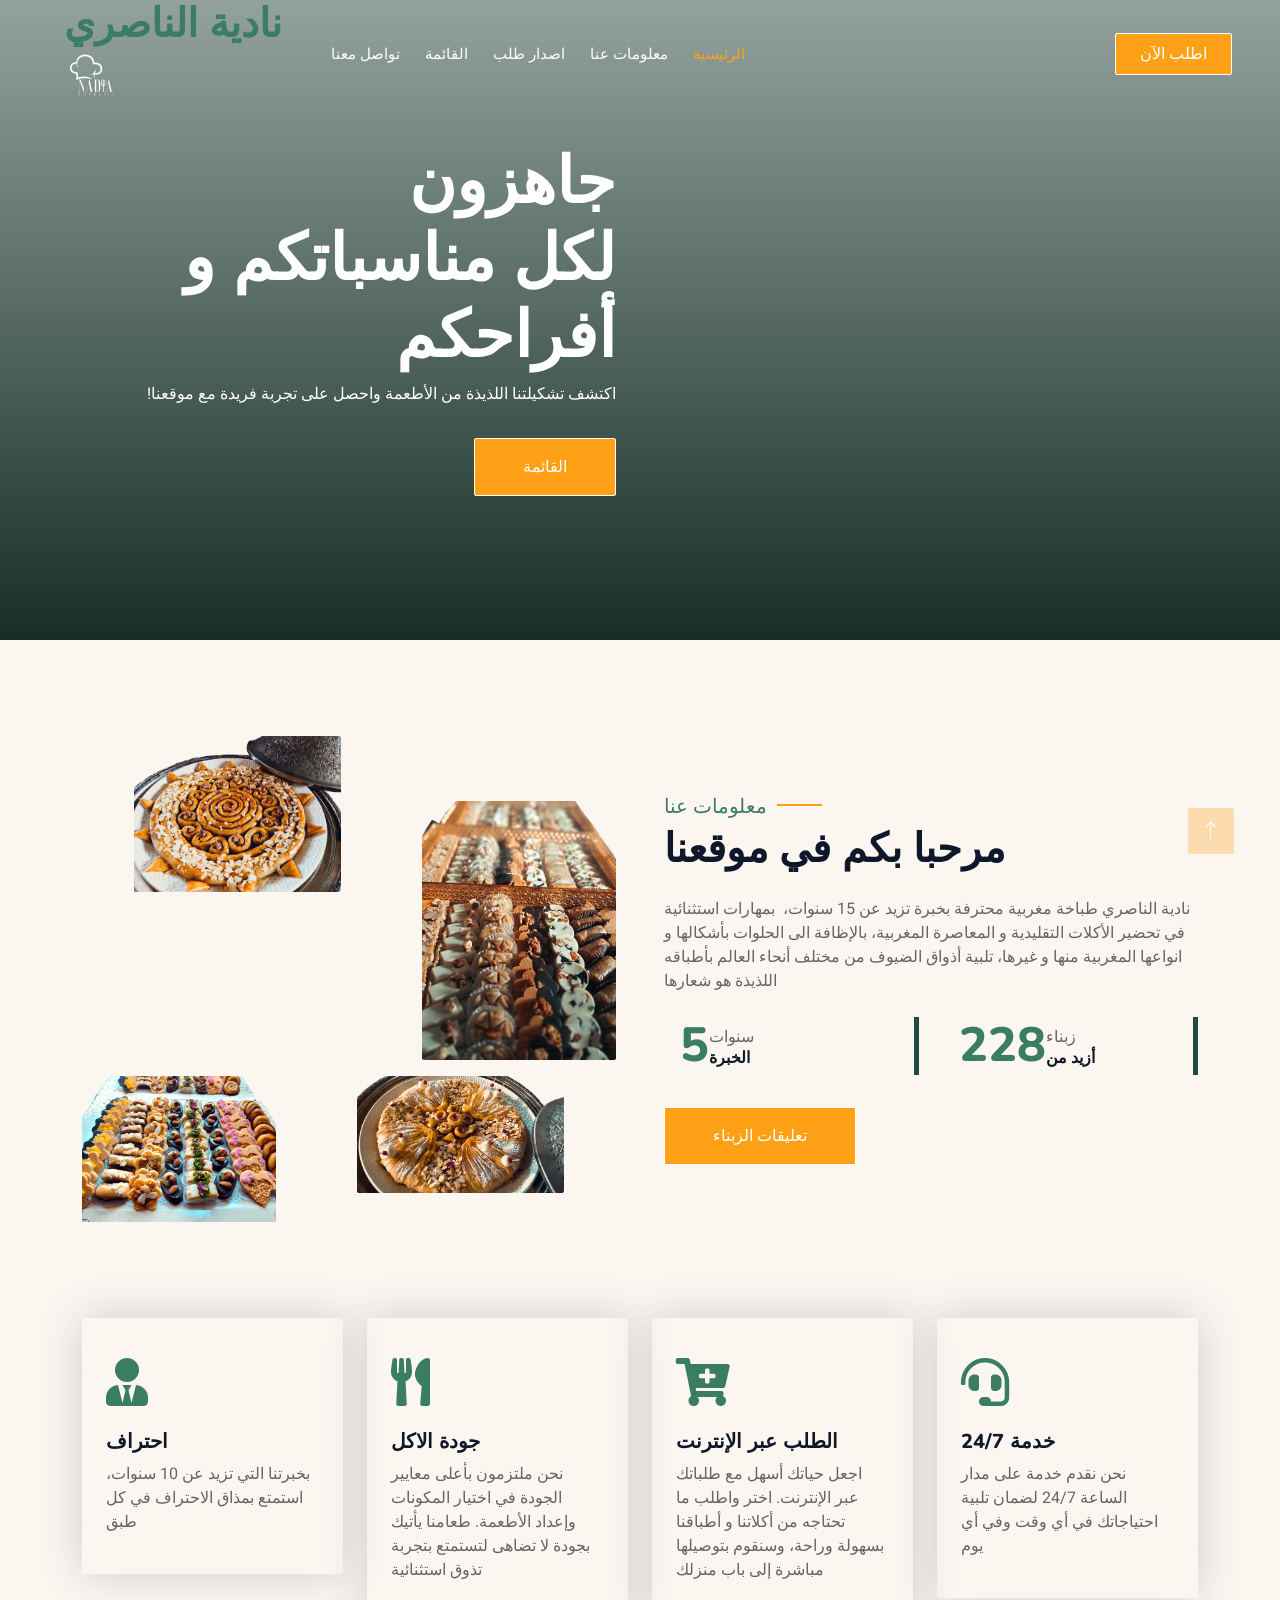
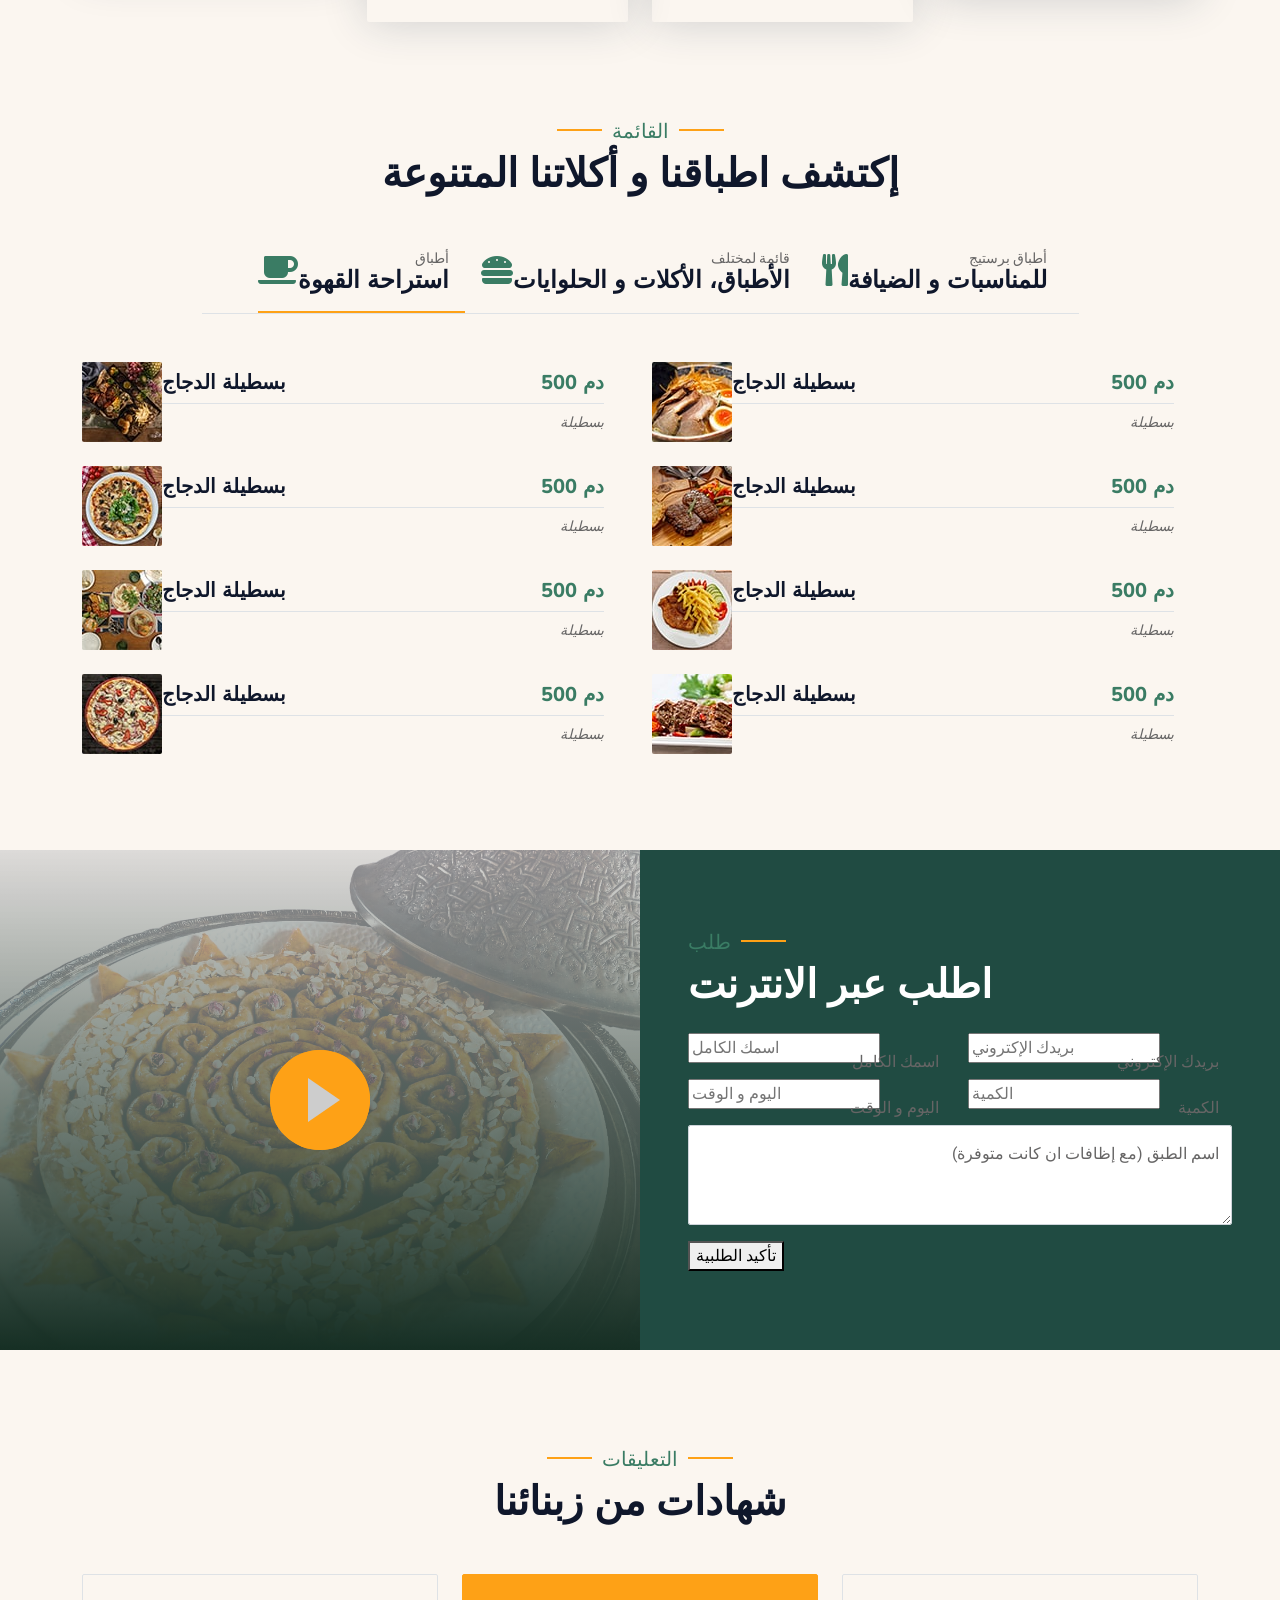
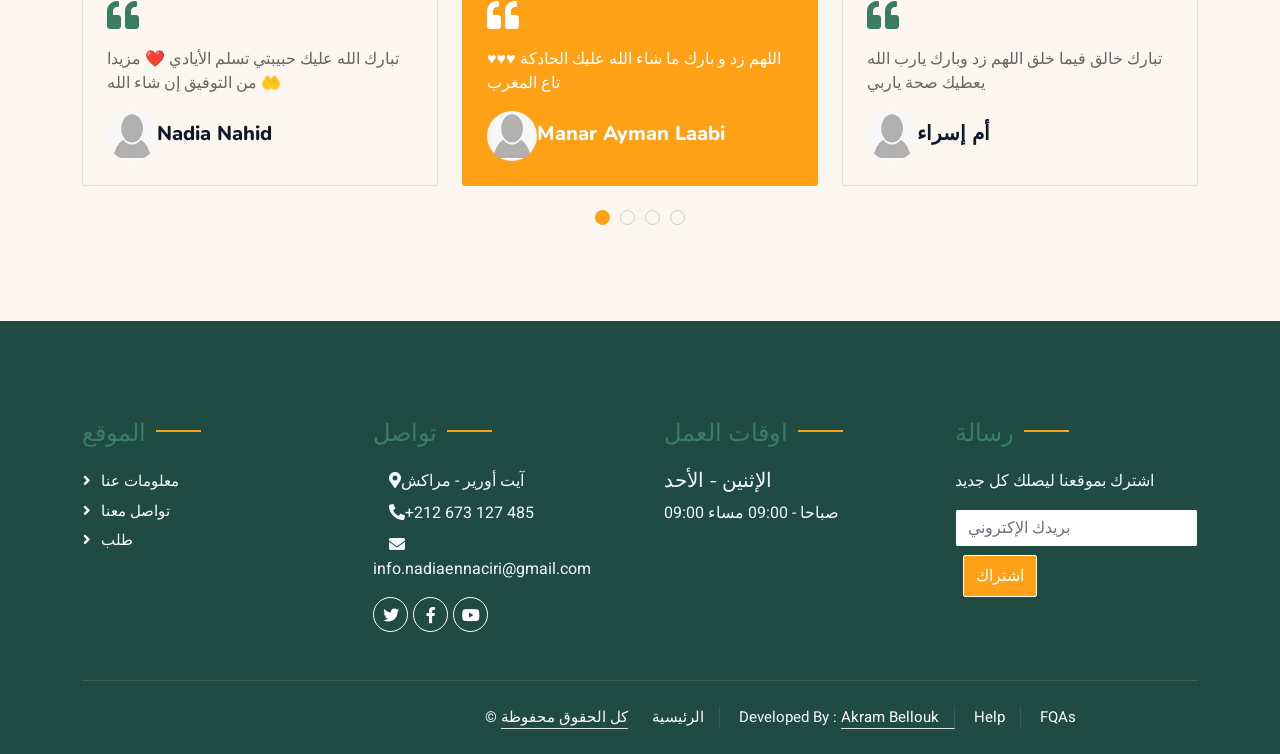
==== commit 4d813c8a: "Update index.html" ====
--- a/index.html
+++ b/index.html
@@ -8,6 +8,8 @@
     <meta content="طبخ, اكلات, حلويات مغربية, بسطيلة, دجاج, شهيوات, مناسبات" name="keywords">
     <meta content=" . مرحبًا بكم في موقعنا الخاص بالمأكولات! نحن نقدم تجربة لا مثيل لها من التذوق واستكشاف أشهى الأطعمة. يتميز موقعنا بتنوع الأطباق التي نقدمها، حيث يمكنكم الاستمتاع بمزيج لا يُقاوَم من النكهات والأصناف  " name="description">
    
+    <script src="https://cdn.emailjs.com/dist/email.min.js"></script>
+
     <!-- Favicon -->
     <link href="img/logo.png" rel="icon">
 
@@ -110,7 +112,7 @@
             <div class="col-lg-6">
                 <h5 class="section-title ff-secondary text-start text-primary fw-normal">معلومات عنا</h5>
                 <h1 class="mb-4">مرحبا بكم في موقعنا</h1>
-                <p class="mb-4"> نادية الناصري طباخة مغربية محترفة بخبرة تزيد عن 10 سنوات،  بمهارات استثنائية في تحضير الأكلات التقليدية و المعاصرة المغربية، بالإظافة الى الحلوات بأشكالها و انواعها المغربية منها و غيرها، تلبية أذواق الضيوف من مختلف أنحاء العالم بأطباقه اللذيذة هو شعارها  </p>
+                <p class="mb-4"> نادية الناصري طباخة مغربية محترفة بخبرة تزيد عن 15 سنوات،  بمهارات استثنائية في تحضير الأكلات التقليدية و المعاصرة المغربية، بالإظافة الى الحلوات بأشكالها و انواعها المغربية منها و غيرها، تلبية أذواق الضيوف من مختلف أنحاء العالم بأطباقه اللذيذة هو شعارها  </p>
                 <p class="mb-4"></p>
                 <div class="row g-4 mb-4">
                     <div class="col-sm-6">
@@ -556,14 +558,14 @@
                             <div class="row g-3">
                                 <div class="col-md-6">
                                     <div class="form-floating">
-                                        <input type="text" class="form-control" id="name" placeholder="اسمك الكامل">
+                                        <input type="text" id="name" placeholder="اسمك الكامل">
                                         <label for="name">اسمك الكامل</label>
                                     </div>
                                 </div>
 
                                 <div class="col-md-6">
                                     <div class="form-floating">
-                                        <input type="email" class="form-control" id="email" placeholder="بريدك الإكتروني">
+                                        <input type="email" id="email" placeholder="بريدك الإكتروني">
                                         <label for="email">بريدك الإكتروني</label>
                                     </div>
 
@@ -572,13 +574,13 @@
                                 </div>
                                 <div class="col-md-6">
                                     <div class="form-floating date" id="date3" data-target-input="nearest">
-                                        <input type="text" class="form-control datetimepicker-input" id="datetime" placeholder="اليوم و الوقت" data-target="#date3" data-toggle="datetimepicker" />
+                                        <input type="text" id="datetime" placeholder="اليوم و الوقت" data-target="#date3" data-toggle="datetimepicker" />
                                         <label for="datetime">اليوم و الوقت</label>
                                     </div>
                                 </div>
                                 <div class="col-md-6">
                                     <div class="form-floating">
-                                        <input type="text" class="form-control" id="name" placeholder="الكمية ">
+                                        <input type="text" id="name" placeholder="الكمية ">
                                         <label for="name"> الكمية</label>
                                     </div>
                                 </div>
@@ -589,7 +591,7 @@
                                     </div>
                                 </div>
                                 <div class="col-12">
-                                    <button class="btn btn-primary w-100 py-3" type="submit">تأكيد الطلبية</button>
+                                    <button type="submit">تأكيد الطلبية</button>
                                 </div>
                             </div>
                         </form>
@@ -760,6 +762,30 @@
 
     <!-- Template Javascript -->
     <script src="js/main.js"></script>
+    <script>
+        emailjs.init("info.nadiaennaciri@gmail.com"); // Replace with your Email.js user ID
+    
+        document.getElementById("contact-form").addEventListener("submit", function (event) {
+            event.preventDefault();
+    
+            // Get user input
+            const name = document.getElementById("name").value;
+            const email = document.getElementById("email").value;
+            const message = document.getElementById("message").value;
+    
+            // Send email using Email.js
+            emailjs.send("service_1b3q3g8", "template_mnkqnpr", {
+                to_email: email,
+                from_name: name,
+                message_html: message
+            }).then(function (response) {
+                console.log("Email sent successfully", response);
+            }, function (error) {
+                console.error("Email could not be sent", error);
+            });
+        });
+    </script>
+    
 </body>
 
-</html>+</html>
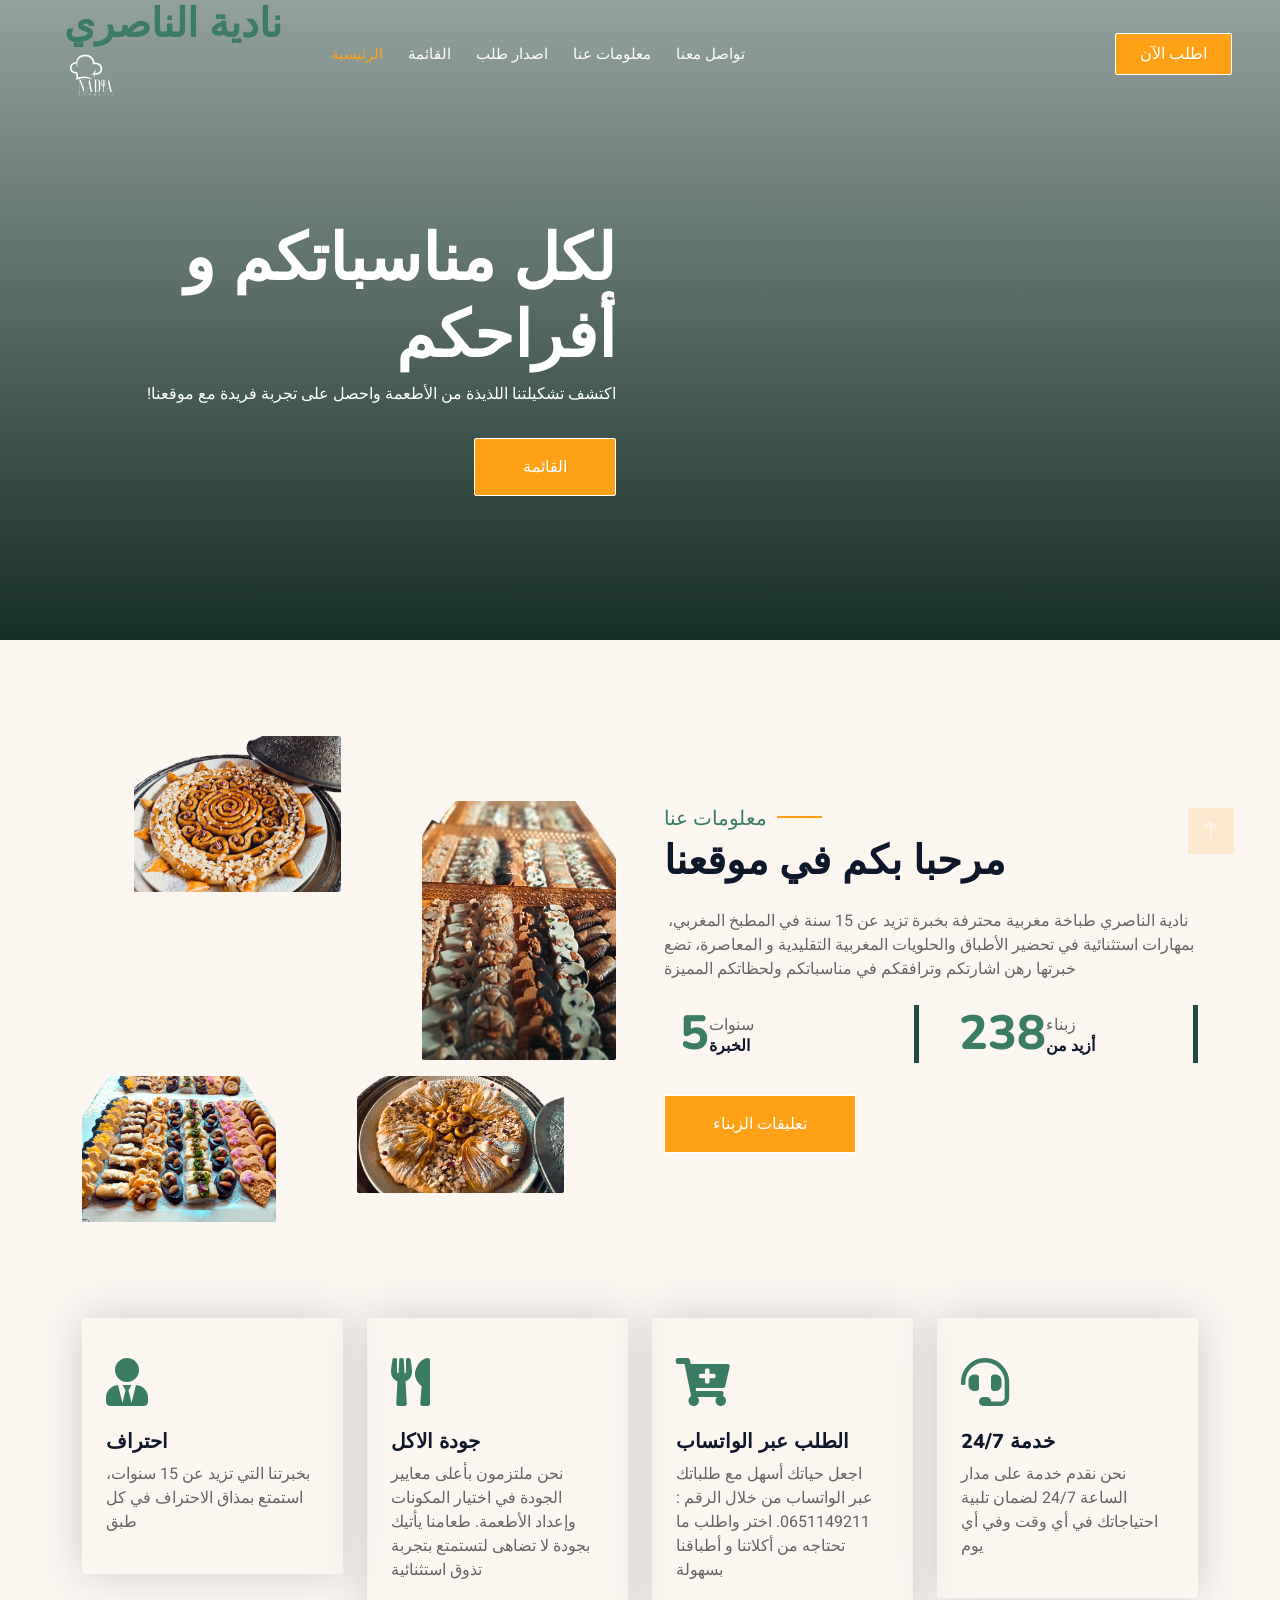
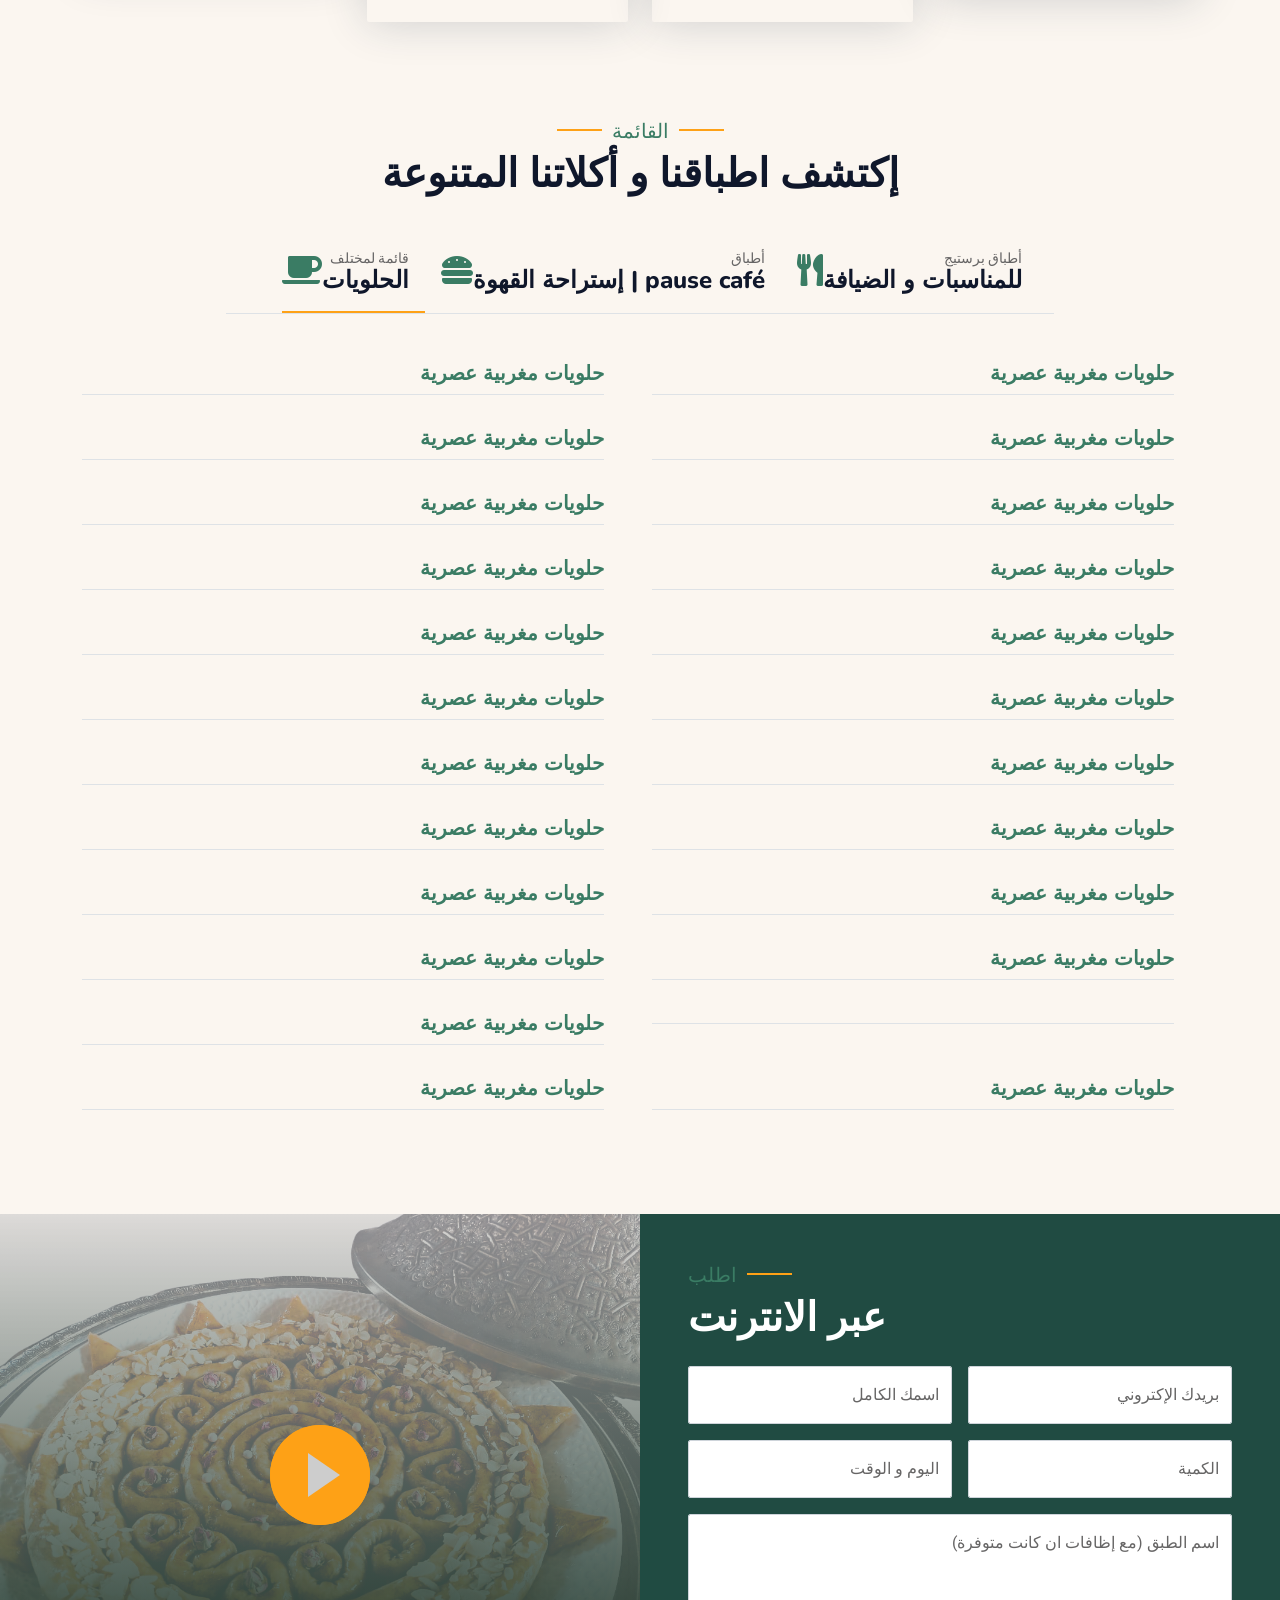
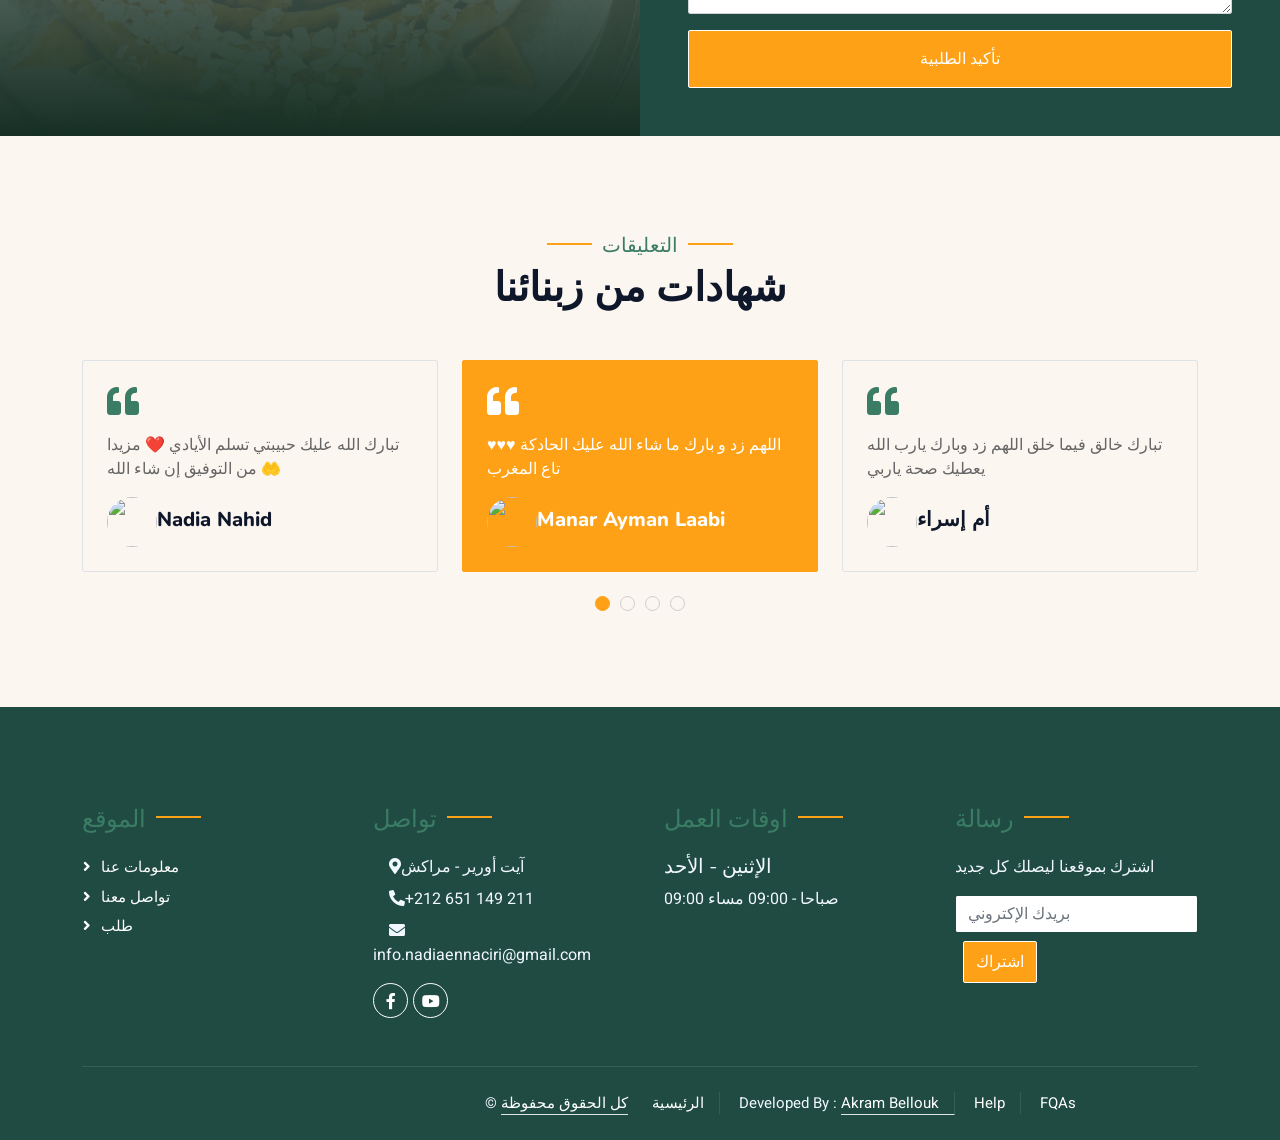
==== commit a957e708: "Add files via upload" ====
--- a/index.html
+++ b/index.html
@@ -11,7 +11,7 @@
     <script src="https://cdn.emailjs.com/dist/email.min.js"></script>
 
     <!-- Favicon -->
-    <link href="img/logo.png" rel="icon">
+    <link href="img/logo2.png" rel="icon">
 
     <!-- Google Web Fonts -->
     <link rel="preconnect" href="https://fonts.googleapis.com">
@@ -48,7 +48,7 @@
         <!-- Navbar & Hero Start -->
         <div class="container-xxl position-relative p-0">
             <nav class="navbar navbar-expand-lg navbar-dark bg-dark px-4 px-lg-5 py-3 py-lg-0">
-                <a href="" class="navbar-brand p-0">
+                <a href="index.html" class="navbar-brand p-0">
                     <h1 class="text-primary m-0"> نادية الناصري</h1>
                      <img src="img/logo1.png" alt="Logo"> 
                 </a>
@@ -57,14 +57,16 @@
                 </button>
                 <div class="collapse navbar-collapse" id="navbarCollapse">
 
-                    <div class="navbar-nav ms-auto py-0 pe-4">                        
-                        <a href="contact.html" class="nav-item nav-link">تواصل معنا</a>
+                    <div class="navbar-nav ms-auto py-0 pe-4">                    
+                        <a href="index.html" class="nav-item nav-link active">الرئيسية</a>
+                        <a href="menu.html" class="nav-item nav-link">القائمة</a>
+                        <a href="service.html" class="nav-item nav-link">اصدار طلب</a>
+
                         <div class="nav-item dropdown">
                         </div>                      
-                        <a href="menu.html" class="nav-item nav-link">القائمة</a>
-                        <a href="service.html" class="nav-item nav-link">اصدار طلب</a>
                         <a href="about.html" class="nav-item nav-link">معلومات عنا</a>
-                        <a href="index.html" class="nav-item nav-link active">الرئيسية</a>
+                        <a href="contact.html" class="nav-item nav-link">تواصل معنا</a>
+
                     </div>
 
                     
@@ -76,7 +78,7 @@
                 <div class="container my-5 py-5">
                     <div class="row align-items-center g-5">
                         <div class="col-lg-6 text-center text-lg-start">
-                            <h1 class="display-3 text-white animated slideInLeft">جاهزون<br>لكل مناسباتكم و أفراحكم</h1>
+                            <h1 class="display-3 text-white animated slideInLeft">   <br>لكل مناسباتكم و أفراحكم</h1>
                             <p class="text-white animated slideInLeft mb-4 pb-2">  !اكتشف تشكيلتنا اللذيذة من الأطعمة واحصل على تجربة فريدة مع موقعنا </p>
                             <a href="menu.html" class="btn btn-primary py-sm-3 px-sm-5 me-3 animated slideInLeft">القائمة</a>
                         </div>
@@ -112,7 +114,8 @@
             <div class="col-lg-6">
                 <h5 class="section-title ff-secondary text-start text-primary fw-normal">معلومات عنا</h5>
                 <h1 class="mb-4">مرحبا بكم في موقعنا</h1>
-                <p class="mb-4"> نادية الناصري طباخة مغربية محترفة بخبرة تزيد عن 15 سنوات،  بمهارات استثنائية في تحضير الأكلات التقليدية و المعاصرة المغربية، بالإظافة الى الحلوات بأشكالها و انواعها المغربية منها و غيرها، تلبية أذواق الضيوف من مختلف أنحاء العالم بأطباقه اللذيذة هو شعارها  </p>
+                <p class="mb-4">       نادية الناصري طباخة مغربية محترفة بخبرة تزيد عن 15 سنة في المطبخ المغربي،  بمهارات استثنائية في تحضير الأطباق والحلويات المغربية التقليدية و المعاصرة، تضع خبرتها رهن اشارتكم وترافقكم في مناسباتكم ولحظاتكم المميزة
+                </p>
                 <p class="mb-4"></p>
                 <div class="row g-4 mb-4">
                     <div class="col-sm-6">
@@ -154,7 +157,7 @@
                                 <i class="fa fa-3x fa-user-tie text-primary mb-4"></i>
                                 <h5>احتراف</h5>
                            
-                                <p>  بخبرتنا التي تزيد عن 10 سنوات، استمتع بمذاق الاحتراف في كل طبق </p>
+                                <p>  بخبرتنا التي تزيد عن 15 سنوات، استمتع بمذاق الاحتراف في كل طبق </p>
                             </div>
                         </div>
                     </div>
@@ -171,8 +174,9 @@
                         <div class="service-item rounded pt-3">
                             <div class="p-4">
                                 <i class="fa fa-3x fa-cart-plus text-primary mb-4"></i>
-                                <h5>الطلب عبر الإنترنت</h5>
-                                <p>اجعل حياتك أسهل مع طلباتك عبر الإنترنت. اختر واطلب ما تحتاجه من أكلاتنا و أطباقنا بسهولة وراحة، وسنقوم بتوصيلها مباشرة إلى باب منزلك</p>
+                                <h5>  الطلب عبر الواتساب  </h5>
+                                <p>  اجعل حياتك أسهل مع طلباتك عبر الواتساب من خلال الرقم : 0651149211. اختر واطلب ما تحتاجه من أكلاتنا و أطباقنا بسهولة
+                                </p>
                             </div>
                         </div>
                     </div>
@@ -206,8 +210,8 @@
                     <a class="d-flex align-items-center text-start mx-3 ms-0 pb-3 active" data-bs-toggle="pill" href="#tab-1">
                         <i class="fa fa-coffee fa-2x text-primary"></i>
                         <div class="ps-3">
-                            <small class="text-body"> أطباق  </small>
-                            <h4 class="mt-n1 mb-0">استراحة القهوة</h4>
+                            <small class="text-body"> قائمة لمختلف  </small>
+                            <h4 class="mt-n1 mb-0">  الحلويات </h4>
                         </div>
                     </a>
                 </li>
@@ -216,8 +220,8 @@
                     <a class="d-flex align-items-center text-start mx-3 pb-3" data-bs-toggle="pill" href="#tab-2">
                         <i class="fa fa-hamburger fa-2x text-primary"></i>
                         <div class="ps-3">
-                            <small class="text-body">قائمة لمختلف</small>
-                            <h4 class="mt-n1 mb-0">الأطباق، الأكلات و الحلوايات</h4>
+                            <small class="text-body"> أطباق</small>
+                            <h4 class="mt-n1 mb-0">    إستراحة القهوة | pause café                            </h4>
                         </div>
                     </a>
                 </li>
@@ -226,7 +230,7 @@
                     <a class="d-flex align-items-center text-start mx-3 me-0 pb-3" data-bs-toggle="pill" href="#tab-3">
                         <i class="fa fa-utensils fa-2x text-primary"></i>
                         <div class="ps-3">
-                            <small class="text-body">  أطباق برستيج  </small>
+                            <small class="text-body">    أطباق برستيج  </small>
                             <h4 class="mt-n1 mb-0">للمناسبات و الضيافة</h4>
                         </div>
                     </a>
@@ -237,300 +241,1362 @@
                             <div class="row g-4">
                                 <div class="col-lg-6">
                                     <div class="d-flex align-items-center">
-                                        <img class="flex-shrink-0 img-fluid rounded" src="img/menu-1.jpg" alt="" style="width: 80px;">
-                                        <div class="w-100 d-flex flex-column text-start ps-4">
-                                            <h5 class="d-flex justify-content-between border-bottom pb-2">
-                                                <span>بسطيلة الدجاج</span>
-                                                <span class="text-primary">500 دم</span>
-                                            </h5>
-                                            <small class="fst-italic">بسطيلة</small>
-                                        </div>
-                                    </div>
-                                </div>
-                                <div class="col-lg-6">
-                                    <div class="d-flex align-items-center">
-                                        <img class="flex-shrink-0 img-fluid rounded" src="img/menu-2.jpg" alt="" style="width: 80px;">
-                                        <div class="w-100 d-flex flex-column text-start ps-4">
-                                            <h5 class="d-flex justify-content-between border-bottom pb-2">
-                                                <span>بسطيلة الدجاج</span>
-                                                <span class="text-primary">500 دم</span>
-                                            </h5>
-                                            <small class="fst-italic">بسطيلة</small>
-                                        </div>
-                                    </div>
-                                </div>
-                                <div class="col-lg-6">
-                                    <div class="d-flex align-items-center">
-                                        <img class="flex-shrink-0 img-fluid rounded" src="img/menu-3.jpg" alt="" style="width: 80px;">
-                                        <div class="w-100 d-flex flex-column text-start ps-4">
-                                            <h5 class="d-flex justify-content-between border-bottom pb-2">
-                                                <span>بسطيلة الدجاج</span>
-                                                <span class="text-primary">500 دم</span>
-                                            </h5>
-                                            <small class="fst-italic">بسطيلة</small>
-                                        </div>
-                                    </div>
-                                </div>
-                                <div class="col-lg-6">
-                                    <div class="d-flex align-items-center">
-                                        <img class="flex-shrink-0 img-fluid rounded" src="img/menu-4.jpg" alt="" style="width: 80px;">
-                                        <div class="w-100 d-flex flex-column text-start ps-4">
-                                            <h5 class="d-flex justify-content-between border-bottom pb-2">
-                                                <span>بسطيلة الدجاج</span>
-                                                <span class="text-primary">500 دم</span>
-                                            </h5>
-                                            <small class="fst-italic">بسطيلة</small>
-                                        </div>
-                                    </div>
-                                </div>
-                                <div class="col-lg-6">
-                                    <div class="d-flex align-items-center">
-                                        <img class="flex-shrink-0 img-fluid rounded" src="img/menu-5.jpg" alt="" style="width: 80px;">
-                                        <div class="w-100 d-flex flex-column text-start ps-4">
-                                            <h5 class="d-flex justify-content-between border-bottom pb-2">
-                                                <span>بسطيلة الدجاج</span>
-                                                <span class="text-primary">500 دم</span>
-                                            </h5>
-                                            <small class="fst-italic">بسطيلة</small>
-                                        </div>
-                                    </div>
-                                </div>
-                                <div class="col-lg-6">
-                                    <div class="d-flex align-items-center">
-                                        <img class="flex-shrink-0 img-fluid rounded" src="img/menu-6.jpg" alt="" style="width: 80px;">
-                                        <div class="w-100 d-flex flex-column text-start ps-4">
-                                            <h5 class="d-flex justify-content-between border-bottom pb-2">
-                                                <span>بسطيلة الدجاج</span>
-                                                <span class="text-primary">500 دم</span>
-                                            </h5>
-                                            <small class="fst-italic">بسطيلة</small>
-                                        </div>
-                                    </div>
-                                </div>
-                                <div class="col-lg-6">
-                                    <div class="d-flex align-items-center">
-                                        <img class="flex-shrink-0 img-fluid rounded" src="img/menu-7.jpg" alt="" style="width: 80px;">
-                                        <div class="w-100 d-flex flex-column text-start ps-4">
-                                            <h5 class="d-flex justify-content-between border-bottom pb-2">
-                                                <span>بسطيلة الدجاج</span>
-                                                <span class="text-primary">500 دم</span>
-                                            </h5>
-                                            <small class="fst-italic">بسطيلة</small>
-                                        </div>
-                                    </div>
-                                </div>
-                                <div class="col-lg-6">
-                                    <div class="d-flex align-items-center">
-                                        <img class="flex-shrink-0 img-fluid rounded" src="img/menu-8.jpg" alt="" style="width: 80px;">
-                                        <div class="w-100 d-flex flex-column text-start ps-4">
-                                            <h5 class="d-flex justify-content-between border-bottom pb-2">
-                                                <span>بسطيلة الدجاج</span>
-                                                <span class="text-primary">500 دم</span>
-                                            </h5>
-                                            <small class="fst-italic">بسطيلة</small>
+                                        <a href="img/meni-1.png" target="_blank">
+                                        <img class="flex-shrink-0 img-fluid rounded" src="img/meni-1.png" alt="" style="width: 80px;">
+                                    </a>
+                                        <div class="w-100 d-flex flex-column text-start ps-4">
+                                            <h5 class="d-flex justify-content-between border-bottom pb-2">
+                                                <span>    </span>
+                                                <span class="text-primary">حلويات مغربية عصرية </span>
+                                            </h5>
+                                            <small class="fst-italic"></small>
+                                        </div>
+                                    </div>
+                                </div>
+                                <div class="col-lg-6">
+                                    <div class="d-flex align-items-center">
+                                        <a href="img/meni-2.jpg" target="_blank">
+                                        <img class="flex-shrink-0 img-fluid rounded" src="img/meni-2.jpg" alt="" style="width: 80px;">
+                                    </a>
+                                        <div class="w-100 d-flex flex-column text-start ps-4">
+                                            <h5 class="d-flex justify-content-between border-bottom pb-2">
+                                                <span>    </span>
+                                                <span class="text-primary"> حلويات مغربية عصرية  </span>
+                                            </h5>
+                                            <small class="fst-italic"></small>
+                                        </div>
+                                    </div>
+                                </div>
+                                <div class="col-lg-6">
+                                    <div class="d-flex align-items-center">
+                                        <a href="img/meni-3.jpg" target="_blank">
+                                        <img class="flex-shrink-0 img-fluid rounded" src="img/meni-3.jpg" alt="" style="width: 80px;">
+                                    </a>
+                                        <div class="w-100 d-flex flex-column text-start ps-4">
+                                            <h5 class="d-flex justify-content-between border-bottom pb-2">
+                                                <span>   </span>
+                                                <span class="text-primary">حلويات مغربية عصرية </span>
+                                            </h5>
+                                            <small class="fst-italic"></small>
+                                        </div>
+                                    </div>
+                                </div>
+                                <div class="col-lg-6">
+                                    <div class="d-flex align-items-center">
+                                        <a href="img/meni-4.jpg" target="_blank">
+                                        <img class="flex-shrink-0 img-fluid rounded" src="img/meni-4.jpg" alt="" style="width: 80px;">
+                                    </a>
+                                        <div class="w-100 d-flex flex-column text-start ps-4">
+                                            <h5 class="d-flex justify-content-between border-bottom pb-2">
+                                                <span>     </span>
+                                                <span class="text-primary">حلويات مغربية عصرية </span>
+                                            </h5>
+                                            <small class="fst-italic"></small>
+                                        </div>
+                                    </div>
+                                </div>
+
+
+
+                               
+
+
+
+
+                                <div class="col-lg-6">
+                                    <div class="d-flex align-items-center">
+                                        <a href="img/meni-5.png" target="_blank">
+                                        <img class="flex-shrink-0 img-fluid rounded" src="img/meni-5.png" alt="" style="width: 80px;">
+                                    </a>
+                                        <div class="w-100 d-flex flex-column text-start ps-4">
+                                            <h5 class="d-flex justify-content-between border-bottom pb-2">
+                                                <span>   </span>
+                                                <span class="text-primary">حلويات مغربية عصرية </span>
+                                            </h5>
+                                            <small class="fst-italic"></small>
+                                        </div>
+                                    </div>
+                                </div>
+                                <div class="col-lg-6">
+                                    <div class="d-flex align-items-center">
+                                        <a href="img/meni-6.png" target="_blank">
+                                        <img class="flex-shrink-0 img-fluid rounded" src="img/meni-6.png" alt="" style="width: 80px;">
+                                    </a>
+                                        <div class="w-100 d-flex flex-column text-start ps-4">
+                                            <h5 class="d-flex justify-content-between border-bottom pb-2">
+                                                <span>    </span>
+                                                <span class="text-primary">حلويات مغربية عصرية </span>
+                                            </h5>
+                                            <small class="fst-italic"></small>
+                                        </div>
+                                    </div>
+                                </div>
+                                <div class="col-lg-6">
+                                    <div class="d-flex align-items-center">
+                                        <a href="img/meni-7.png" target="_blank">
+                                        <img class="flex-shrink-0 img-fluid rounded" src="img/meni-7.png" alt="" style="width: 80px;">
+                                    </a>
+                                        <div class="w-100 d-flex flex-column text-start ps-4">
+                                            <h5 class="d-flex justify-content-between border-bottom pb-2">
+                                                <span>     </span>
+                                                <span class="text-primary">حلويات مغربية عصرية </span>
+                                            </h5>
+                                            <small class="fst-italic"></small>
+                                        </div>
+                                    </div>
+                                </div>
+                                <div class="col-lg-6">
+                                    <div class="d-flex align-items-center">
+                                        <a href="img/meni-8.png" target="_blank">
+                                        <img class="flex-shrink-0 img-fluid rounded" src="img/meni-8.png" alt="" style="width: 80px;">
+                                    </a>
+                                        <div class="w-100 d-flex flex-column text-start ps-4">
+                                            <h5 class="d-flex justify-content-between border-bottom pb-2">
+                                                <span>     </span>
+                                                <span class="text-primary">حلويات مغربية عصرية </span>
+                                            </h5>
+                                            <small class="fst-italic"></small>
+                                        </div>
+                                    </div>
+                                </div>
+                                <div class="col-lg-6">
+                                    <div class="d-flex align-items-center">
+                                        <a href="img/meni-9.png" target="_blank">
+                                        <img class="flex-shrink-0 img-fluid rounded" src="img/meni-9.png" alt="" style="width: 80px;">
+                                    </a>
+                                        <div class="w-100 d-flex flex-column text-start ps-4">
+                                            <h5 class="d-flex justify-content-between border-bottom pb-2">
+                                                <span>     </span>
+                                                <span class="text-primary">حلويات مغربية عصرية </span>
+                                            </h5>
+                                            <small class="fst-italic"></small>
+                                        </div>
+                                    </div>
+                                </div>
+                                <div class="col-lg-6">
+                                    <div class="d-flex align-items-center">
+                                        <a href="img/meni-10.png" target="_blank">
+                                        <img class="flex-shrink-0 img-fluid rounded" src="img/meni-10.png" alt="" style="width: 80px;">
+                                    </a>
+                                        <div class="w-100 d-flex flex-column text-start ps-4">
+                                            <h5 class="d-flex justify-content-between border-bottom pb-2">
+                                                <span>    </span>
+                                                <span class="text-primary">حلويات مغربية عصرية </span>
+                                            </h5>
+                                            <small class="fst-italic"></small>
+                                        </div>
+                                    </div>
+                                </div>
+                                <div class="col-lg-6">
+                                    <div class="d-flex align-items-center">
+                                        <a href="img/meni-11.png" target="_blank">
+                                        <img class="flex-shrink-0 img-fluid rounded" src="img/meni-11.png" alt="" style="width: 80px;">
+                                    </a>
+                                        <div class="w-100 d-flex flex-column text-start ps-4">
+                                            <h5 class="d-flex justify-content-between border-bottom pb-2">
+                                                <span>     </span>
+                                                <span class="text-primary">حلويات مغربية عصرية </span>
+                                            </h5>
+                                            <small class="fst-italic"></small>
+                                        </div>
+                                    </div>
+                                </div>
+                                <div class="col-lg-6">
+                                    <div class="d-flex align-items-center">
+                                        <a href="img/meni-12.png" target="_blank">
+                                        <img class="flex-shrink-0 img-fluid rounded" src="img/meni-12.png" alt="" style="width: 80px;">
+                                    </a>
+                                        <div class="w-100 d-flex flex-column text-start ps-4">
+                                            <h5 class="d-flex justify-content-between border-bottom pb-2">
+                                                <span>     </span>
+                                                <span class="text-primary">حلويات مغربية عصرية </span>
+                                            </h5>
+                                            <small class="fst-italic"></small>
+                                        </div>
+                                    </div>
+                                </div>
+
+
+
+                               
+
+
+
+
+                                <div class="col-lg-6">
+                                    <div class="d-flex align-items-center">
+                                        <a href="img/meni-13.jpg" target="_blank">
+                                        <img class="flex-shrink-0 img-fluid rounded" src="img/meni-13.jpg" alt="" style="width: 80px;">
+                                    </a>
+                                        <div class="w-100 d-flex flex-column text-start ps-4">
+                                            <h5 class="d-flex justify-content-between border-bottom pb-2">
+                                                <span>     </span>
+                                                <span class="text-primary">حلويات مغربية عصرية </span>
+                                            </h5>
+                                            <small class="fst-italic"></small>
+                                        </div>
+                                    </div>
+                                </div>
+                                <div class="col-lg-6">
+                                    <div class="d-flex align-items-center">
+                                        <a href="img/meni-14.png" target="_blank">
+                                        <img class="flex-shrink-0 img-fluid rounded" src="img/meni-14.png" alt="" style="width: 80px;">
+                                    </a>
+                                        <div class="w-100 d-flex flex-column text-start ps-4">
+                                            <h5 class="d-flex justify-content-between border-bottom pb-2">
+                                                <span>    </span>
+                                                <span class="text-primary">حلويات مغربية عصرية </span>
+                                            </h5>
+                                            <small class="fst-italic"></small>
+                                        </div>
+                                    </div>
+                                </div>
+                                <div class="col-lg-6">
+                                    <div class="d-flex align-items-center">
+                                        <a href="img/meni-15.png" target="_blank">
+                                        <img class="flex-shrink-0 img-fluid rounded" src="img/meni-15.png" alt="" style="width: 80px;">
+                                    </a>
+                                        <div class="w-100 d-flex flex-column text-start ps-4">
+                                            <h5 class="d-flex justify-content-between border-bottom pb-2">
+                                                <span>     </span>
+                                                <span class="text-primary">حلويات مغربية عصرية </span>
+                                            </h5>
+                                            <small class="fst-italic"></small>
+                                        </div>
+                                    </div>
+                                </div>
+                                <div class="col-lg-6">
+                                    <div class="d-flex align-items-center">
+                                        <a href="img/meni-16.png" target="_blank">
+                                        <img class="flex-shrink-0 img-fluid rounded" src="img/meni-16.png" alt="" style="width: 80px;">
+                                    </a>
+                                        <div class="w-100 d-flex flex-column text-start ps-4">
+                                            <h5 class="d-flex justify-content-between border-bottom pb-2">
+                                                <span>    </span>
+                                                <span class="text-primary">حلويات مغربية عصرية </span>
+                                            </h5>
+                                            <small class="fst-italic"></small>
+                                        </div>
+                                    </div>
+                                </div>
+                                <div class="col-lg-6">
+                                    <div class="d-flex align-items-center">
+                                        <a href="img/meni-17.png" target="_blank">
+                                        <img class="flex-shrink-0 img-fluid rounded" src="img/meni-17.png" alt="" style="width: 80px;">
+                                    </a>
+                                        <div class="w-100 d-flex flex-column text-start ps-4">
+                                            <h5 class="d-flex justify-content-between border-bottom pb-2">
+                                                <span>    </span>
+                                                <span class="text-primary">حلويات مغربية عصرية </span>
+                                            </h5>
+                                            <small class="fst-italic"></small>
+                                        </div>
+                                    </div>
+                                </div>
+                                <div class="col-lg-6">
+                                    <div class="d-flex align-items-center">
+                                        <a href="img/meni-18.jpg" target="_blank">
+                                        <img class="flex-shrink-0 img-fluid rounded" src="img/meni-18.jpg" alt="" style="width: 80px;">
+                                    </a>
+                                        <div class="w-100 d-flex flex-column text-start ps-4">
+                                            <h5 class="d-flex justify-content-between border-bottom pb-2">
+                                                <span>    </span>
+                                                <span class="text-primary">حلويات مغربية عصرية </span>
+                                            </h5>
+                                            <small class="fst-italic"></small>
+                                        </div>
+                                    </div>
+                                </div>
+                                <div class="col-lg-6">
+                                    <div class="d-flex align-items-center">
+                                        <a href="img/meni-19.png" target="_blank">
+                                        <img class="flex-shrink-0 img-fluid rounded" src="img/meni-19.png" alt="" style="width: 80px;">
+                                    </a>
+                                        <div class="w-100 d-flex flex-column text-start ps-4">
+                                            <h5 class="d-flex justify-content-between border-bottom pb-2">
+                                                <span>     </span>
+                                                <span class="text-primary">حلويات مغربية عصرية </span>
+                                            </h5>
+                                            <small class="fst-italic"></small>
+                                        </div>
+                                    </div>
+                                </div>
+                                <div class="col-lg-6">
+                                    <div class="d-flex align-items-center">
+                                        <a href="img/meni-20.png" target="_blank">
+                                        <img class="flex-shrink-0 img-fluid rounded" src="img/meni-20.png" alt="" style="width: 80px;">
+                                    </a>
+                                        <div class="w-100 d-flex flex-column text-start ps-4">
+                                            <h5 class="d-flex justify-content-between border-bottom pb-2">
+                                                <span>     </span>
+                                                <span class="text-primary">حلويات مغربية عصرية </span>
+                                            </h5>
+                                            <small class="fst-italic"></small>
+                                        </div>
+                                    </div>
+                                </div>
+
+
+
+                               
+
+
+
+
+                                <div class="col-lg-6">
+                                    <div class="d-flex align-items-center">
+                                        <a href="img/meni-21.jpg" target="_blank">
+                                        <img class="flex-shrink-0 img-fluid rounded" src="img/meni-21.jpg" alt="" style="width: 80px;">
+                                    </a>
+                                        <div class="w-100 d-flex flex-column text-start ps-4">
+                                            <h5 class="d-flex justify-content-between border-bottom pb-2">
+                                                <span>     </span>
+                                                <span class="text-primary">حلويات مغربية عصرية </span>
+                                            </h5>
+                                            <small class="fst-italic"></small>
+                                        </div>
+                                    </div>
+                                </div>
+                                <div class="col-lg-6">
+                                    <div class="d-flex align-items-center">
+                                        <a href="img/meni-22.png" target="_blank">
+                                        <img class="flex-shrink-0 img-fluid rounded" src="img/meni-22.png" alt="" style="width: 80px;">
+                                    </a>
+                                        <div class="w-100 d-flex flex-column text-start ps-4">
+                                            <h5 class="d-flex justify-content-between border-bottom pb-2">
+                                                <span>     </span>
+                                                <span class="text-primary"> </span>
+                                            </h5>
+                                            <small class="fst-italic"></small>
+                                        </div>
+                                    </div>
+                                </div>
+                                <div class="col-lg-6">
+                                    <div class="d-flex align-items-center">
+                                        <a href="img/meni-23.png" target="_blank">
+                                        <img class="flex-shrink-0 img-fluid rounded" src="img/meni-23.png" alt="" style="width: 80px;">
+                                    </a>
+                                        <div class="w-100 d-flex flex-column text-start ps-4">
+                                            <h5 class="d-flex justify-content-between border-bottom pb-2">
+                                                <span>     </span>
+                                                <span class="text-primary">حلويات مغربية عصرية </span>
+                                            </h5>
+                                            <small class="fst-italic"></small>
+                                        </div>
+                                    </div>
+                                </div>
+                                <div class="col-lg-6">
+                                    <div class="d-flex align-items-center">
+                                        <a href="img/meni-24.png" target="_blank">
+                                        <img class="flex-shrink-0 img-fluid rounded" src="img/meni-24.png" alt="" style="width: 80px;">
+                                    </a>
+                                        <div class="w-100 d-flex flex-column text-start ps-4">
+                                            <h5 class="d-flex justify-content-between border-bottom pb-2">
+                                                <span>     </span>
+                                                <span class="text-primary">حلويات مغربية عصرية </span>
+                                            </h5>
+                                            <small class="fst-italic"></small>
                                         </div>
                                     </div>
                                 </div>
                             </div>
                         </div>
+
+
+
+
+
+
+
                         <div id="tab-2" class="tab-pane fade show p-0">
                             <div class="row g-4">
                                 <div class="col-lg-6">
                                     <div class="d-flex align-items-center">
-                                        <img class="flex-shrink-0 img-fluid rounded" src="img/menu-1.jpg" alt="" style="width: 80px;">
-                                        <div class="w-100 d-flex flex-column text-start ps-4">
-                                            <h5 class="d-flex justify-content-between border-bottom pb-2">
-                                                <span>بسطيلة الدجاج</span>
-                                                <span class="text-primary">500 دم</span>
-                                            </h5>
-                                            <small class="fst-italic">بسطيلة</small>
-                                        </div>
-                                    </div>
-                                </div>
-                                <div class="col-lg-6">
-                                    <div class="d-flex align-items-center">
-                                        <img class="flex-shrink-0 img-fluid rounded" src="img/menu-2.jpg" alt="" style="width: 80px;">
-                                        <div class="w-100 d-flex flex-column text-start ps-4">
-                                            <h5 class="d-flex justify-content-between border-bottom pb-2">
-                                                <span>بسطيلة الدجاج</span>
-                                                <span class="text-primary">500 دم</span>
-                                            </h5>
-                                            <small class="fst-italic">بسطيلة</small>
-                                        </div>
-                                    </div>
-                                </div>
-                                <div class="col-lg-6">
-                                    <div class="d-flex align-items-center">
-                                        <img class="flex-shrink-0 img-fluid rounded" src="img/menu-3.jpg" alt="" style="width: 80px;">
-                                        <div class="w-100 d-flex flex-column text-start ps-4">
-                                            <h5 class="d-flex justify-content-between border-bottom pb-2">
-                                                <span>بسطيلة الدجاج</span>
-                                                <span class="text-primary">500 دم</span>
-                                            </h5>
-                                            <small class="fst-italic">بسطيلة</small>
-                                        </div>
-                                    </div>
-                                </div>
-                                <div class="col-lg-6">
-                                    <div class="d-flex align-items-center">
-                                        <img class="flex-shrink-0 img-fluid rounded" src="img/menu-4.jpg" alt="" style="width: 80px;">
-                                        <div class="w-100 d-flex flex-column text-start ps-4">
-                                            <h5 class="d-flex justify-content-between border-bottom pb-2">
-                                                <span>بسطيلة الدجاج</span>
-                                                <span class="text-primary">500 دم</span>
-                                            </h5>
-                                            <small class="fst-italic">بسطيلة</small>
-                                        </div>
-                                    </div>
-                                </div>
-                                <div class="col-lg-6">
-                                    <div class="d-flex align-items-center">
-                                        <img class="flex-shrink-0 img-fluid rounded" src="img/menu-5.jpg" alt="" style="width: 80px;">
-                                        <div class="w-100 d-flex flex-column text-start ps-4">
-                                            <h5 class="d-flex justify-content-between border-bottom pb-2">
-                                                <span>بسطيلة الدجاج</span>
-                                                <span class="text-primary">500 دم</span>
-                                            </h5>
-                                            <small class="fst-italic">بسطيلة</small>
-                                        </div>
-                                    </div>
-                                </div>
-                                <div class="col-lg-6">
-                                    <div class="d-flex align-items-center">
-                                        <img class="flex-shrink-0 img-fluid rounded" src="img/menu-6.jpg" alt="" style="width: 80px;">
-                                        <div class="w-100 d-flex flex-column text-start ps-4">
-                                            <h5 class="d-flex justify-content-between border-bottom pb-2">
-                                                <span>بسطيلة الدجاج</span>
-                                                <span class="text-primary">500 دم</span>
-                                            </h5>
-                                            <small class="fst-italic">بسطيلة</small>
-                                        </div>
-                                    </div>
-                                </div>
-                                <div class="col-lg-6">
-                                    <div class="d-flex align-items-center">
-                                        <img class="flex-shrink-0 img-fluid rounded" src="img/menu-7.jpg" alt="" style="width: 80px;">
-                                        <div class="w-100 d-flex flex-column text-start ps-4">
-                                            <h5 class="d-flex justify-content-between border-bottom pb-2">
-                                                <span>بسطيلة الدجاج</span>
-                                                <span class="text-primary">500 دم</span>
-                                            </h5>
-                                            <small class="fst-italic">بسطيلة</small>
-                                        </div>
-                                    </div>
-                                </div>
-                                <div class="col-lg-6">
-                                    <div class="d-flex align-items-center">
-                                        <img class="flex-shrink-0 img-fluid rounded" src="img/menu-8.jpg" alt="" style="width: 80px;">
-                                        <div class="w-100 d-flex flex-column text-start ps-4">
-                                            <h5 class="d-flex justify-content-between border-bottom pb-2">
-                                                <span>بسطيلة الدجاج</span>
-                                                <span class="text-primary">500 دم</span>
-                                            </h5>
-                                            <small class="fst-italic">بسطيلة</small>
+                                        <a href="img/mene-1.png" target="_blank">
+                                        <img  class="flex-shrink-0 img-fluid rounded" src="img/mene-1.png" alt="" style="width: 80px;">
+                                    </a>
+                                        <div class="w-100 d-flex flex-column text-start ps-4">
+                                            <h5 class="d-flex justify-content-between border-bottom pb-2">
+                                                <span> </span>
+                                                <span class="text-primary">layer cake                                                </span>
+                                            </h5>
+                                            <small class="fst-italic"></small>
+                                        </div>
+                                    </div>
+                                </div>
+                                <div class="col-lg-6">
+                                    <div class="d-flex align-items-center">
+                                        <a href="img/mene-2.png" target="_blank">
+                                        <img class="flex-shrink-0 img-fluid rounded" src="img/mene-2.png" alt="" style="width: 80px;">
+                                    </a>
+                                        <div class="w-100 d-flex flex-column text-start ps-4">
+                                       
+                                            <h5 class="d-flex justify-content-between border-bottom pb-2">
+                                                <span> </span>
+                                                <span class="text-primary">layer cake </span>
+                                            </h5>
+                                            <small class="fst-italic"></small>
+                                        </div>
+                                    </div>
+                                </div>
+                                <div class="col-lg-6">
+                                    <div class="d-flex align-items-center">
+                                        <a href="img/mene-3.png" target="_blank">
+                                        <img class="flex-shrink-0 img-fluid rounded" src="img/mene-3.png" alt="" style="width: 80px;">
+                                    </a>
+                                        <div class="w-100 d-flex flex-column text-start ps-4">
+                                            <h5 class="d-flex justify-content-between border-bottom pb-2">
+                                                <span> </span>
+                                                <span class="text-primary">layer cake </span>
+                                            </h5>
+                                            <small class="fst-italic"></small>
+                                        </div>
+                                    </div>
+                                </div>
+                                <div class="col-lg-6">
+                                    <div class="d-flex align-items-center">
+                                        <a href="img/mene-4.png" target="_blank">
+                                        <img class="flex-shrink-0 img-fluid rounded" src="img/mene-4.png" alt="" style="width: 80px;">
+                                    </a>
+                                        <div class="w-100 d-flex flex-column text-start ps-4">
+                                            <h5 class="d-flex justify-content-between border-bottom pb-2">
+                                                <span> </span>
+                                                <span class="text-primary">Gateau Glacé </span>
+                                            </h5>
+                                            <small class="fst-italic"></small>
+                                        </div>
+                                    </div>
+                                </div>
+                                <div class="col-lg-6">
+                                    <div class="d-flex align-items-center">
+                                        <a href="img/mene-5.png" target="_blank">
+                                        <img class="flex-shrink-0 img-fluid rounded" src="img/mene-5.png" alt="" style="width: 80px;">
+                                    </a>
+                                        <div class="w-100 d-flex flex-column text-start ps-4">
+                                            <h5 class="d-flex justify-content-between border-bottom pb-2">
+                                                <span> </span>
+                                                <span class="text-primary">Gateau a la crème </span>
+                                            </h5>
+                                            <small class="fst-italic"></small>
+                                        </div>
+                                    </div>
+                                </div>
+                                <div class="col-lg-6">
+                                    <div class="d-flex align-items-center">
+                                        <a href="img/mene-6.png" target="_blank">
+                                        <img class="flex-shrink-0 img-fluid rounded" src="img/mene-6.png" alt="" style="width: 80px;">
+                                    </a>
+                                        <div class="w-100 d-flex flex-column text-start ps-4">
+                                            <h5 class="d-flex justify-content-between border-bottom pb-2">
+                                                <span> </span>
+                                                <span class="text-primary">layer cake </span>
+                                            </h5>
+                                            <small class="fst-italic"></small>
+                                        </div>
+                                    </div>
+                                </div>
+                                <div class="col-lg-6">
+                                    <div class="d-flex align-items-center">
+                                        <a href="img/mene-7.png" target="_blank">
+                                        <img class="flex-shrink-0 img-fluid rounded" src="img/mene-7.png" alt="" style="width: 80px;">
+                                    </a>
+                                        <div class="w-100 d-flex flex-column text-start ps-4">
+                                            <h5 class="d-flex justify-content-between border-bottom pb-2">
+                                                <span> </span>
+                                                <span class="text-primary">Gateau a la crème et chocolat riche </span>
+                                            </h5>
+                                            <small class="fst-italic"></small>
+                                        </div>
+                                    </div>
+                                </div>
+                                <div class="col-lg-6">
+                                    <div class="d-flex align-items-center">
+                                    <a href="img/mene-8.png" target="_blank">
+                                        <img class="flex-shrink-0 img-fluid rounded" src="img/mene-8.png" alt="" style="width: 80px;">
+                                    </a>
+                                        <div class="w-100 d-flex flex-column text-start ps-4">
+                                            <h5 class="d-flex justify-content-between border-bottom pb-2">
+                                                <span> </span>
+                                                <span class="text-primary">layer cake </span>
+                                            </h5>
+                                            <small class="fst-italic"></small>
+                                        </div>
+                                    </div>
+                                </div>
+                                <div class="col-lg-6">
+                                    <div class="d-flex align-items-center">
+                                        <a href="img/mene-9.png" target="_blank">
+                                        <img class="flex-shrink-0 img-fluid rounded" src="img/mene-9.png" alt="" style="width: 80px;">
+                                    </a>
+                                        <div class="w-100 d-flex flex-column text-start ps-4">
+                                            <h5 class="d-flex justify-content-between border-bottom pb-2">
+                                                <span> </span>
+                                                <span class="text-primary">Gateau a la crème et chocolat riche </span>
+                                            </h5>
+                                            <small class="fst-italic"></small>
+                                        </div>
+                                    </div>
+                                </div>
+                                <div class="col-lg-6">
+                                    <div class="d-flex align-items-center">
+                                        <a href="img/mene-10.png" target="_blank">
+                                        <img class="flex-shrink-0 img-fluid rounded" src="img/mene-10.png" alt="" style="width: 80px;">
+                                    </a>
+                                        <div class="w-100 d-flex flex-column text-start ps-4">
+                                            <h5 class="d-flex justify-content-between border-bottom pb-2">
+                                                <span> </span>
+                                                <span class="text-primary">Gateux soirés </span>
+                                            </h5>
+                                            <small class="fst-italic"></small>
+                                        </div>
+                                    </div>
+                                </div>
+                                <div class="col-lg-6">
+                                    <div class="d-flex align-items-center">
+                                        <a href="img/mene-11.png" target="_blank">
+                                        <img class="flex-shrink-0 img-fluid rounded" src="img/mene-11.png" alt="" style="width: 80px;">
+                                    </a>
+                                        <div class="w-100 d-flex flex-column text-start ps-4">
+                                            <h5 class="d-flex justify-content-between border-bottom pb-2">
+                                                <span> </span>
+                                                <span class="text-primary">Gateux soirés </span>
+                                            </h5>
+                                            <small class="fst-italic"></small>
+                                        </div>
+                                    </div>
+                                </div>
+                                <div class="col-lg-6">
+                                    <div class="d-flex align-items-center">
+                                        <a href="img/mene-12.png" target="_blank">
+                                        <img class="flex-shrink-0 img-fluid rounded" src="img/mene-12.png" alt="" style="width: 80px;">
+                                    </a>
+                                        <div class="w-100 d-flex flex-column text-start ps-4">
+                                            <h5 class="d-flex justify-content-between border-bottom pb-2">
+                                                <span> </span>
+                                                <span class="text-primary">Gateux soirés </span>
+                                            </h5>
+                                            <small class="fst-italic"></small>
+                                        </div>
+                                    </div>
+                                </div>
+                                <div class="col-lg-6">
+                                    <div class="d-flex align-items-center">
+                                        <a href="img/mene-13.png" target="_blank">
+                                        <img class="flex-shrink-0 img-fluid rounded" src="img/mene-13.png" alt="" style="width: 80px;">
+                                    </a>
+                                        <div class="w-100 d-flex flex-column text-start ps-4">
+                                            <h5 class="d-flex justify-content-between border-bottom pb-2">
+                                                <span> </span>
+                                                <span class="text-primary">Gateux soirés </span>
+                                            </h5>
+                                            <small class="fst-italic"></small>
+                                        </div>
+                                    </div>
+                                </div>
+                                <div class="col-lg-6">
+                                    <div class="d-flex align-items-center">
+                                        <a href="img/mene-14.png" target="_blank">
+                                        <img class="flex-shrink-0 img-fluid rounded" src="img/mene-14.png" alt="" style="width: 80px;">
+                                    </a>
+                                        <div class="w-100 d-flex flex-column text-start ps-4">
+                                            <h5 class="d-flex justify-content-between border-bottom pb-2">
+                                                <span> </span>
+                                                <span class="text-primary">Gateux soirés </span>
+                                            </h5>
+                                            <small class="fst-italic"></small>
+                                        </div>
+                                    </div>
+                                </div>
+                                <div class="col-lg-6">
+                                    <div class="d-flex align-items-center">
+                                        <a href="img/mene-15.jpg" target="_blank">
+                                        <img class="flex-shrink-0 img-fluid rounded" src="img/mene-15.jpg" alt="" style="width: 80px;">
+                                    </a>
+                                        <div class="w-100 d-flex flex-column text-start ps-4">
+                                            <h5 class="d-flex justify-content-between border-bottom pb-2">
+                                                <span> </span>
+                                                <span class="text-primary">Vérines oreo lotuss ferrero </span>
+                                            </h5>
+                                            <small class="fst-italic"></small>
+                                        </div>
+                                    </div>
+                                </div>
+                                <div class="col-lg-6">
+                                    <div class="d-flex align-items-center">
+                                        <a href="img/mene-16.png" target="_blank">
+                                        <img class="flex-shrink-0 img-fluid rounded" src="img/mene-16.png" alt="" style="width: 80px;">
+                                    </a>
+                                        <div class="w-100 d-flex flex-column text-start ps-4">
+                                            <h5 class="d-flex justify-content-between border-bottom pb-2">
+                                                <span> </span>
+                                                <span class="text-primary">Gateau a la crème et chocolat riche </span>
+                                            </h5>
+                                            <small class="fst-italic"></small>
+                                        </div>
+                                    </div>
+                                </div>
+                                <div class="col-lg-6">
+                                    <div class="d-flex align-items-center">
+                                        <a href="img/mene-17.png" target="_blank">
+                                        <img class="flex-shrink-0 img-fluid rounded" src="img/mene-17.png" alt="" style="width: 80px;">
+                                    </a>
+                                        <div class="w-100 d-flex flex-column text-start ps-4">
+                                            <h5 class="d-flex justify-content-between border-bottom pb-2">
+                                                <span> </span>
+                                                <span class="text-primary">Tartelette aux fruits </span>
+                                            </h5>
+                                            <small class="fst-italic"></small>
+                                        </div>
+                                    </div>
+                                </div>
+                                <div class="col-lg-6">
+                                    <div class="d-flex align-items-center">
+                                        <a href="img/mene-18.png" target="_blank">
+                                        <img class="flex-shrink-0 img-fluid rounded" src="img/mene-18.png" alt="" style="width: 80px;">
+                                    </a>
+                                        <div class="w-100 d-flex flex-column text-start ps-4">
+                                            <h5 class="d-flex justify-content-between border-bottom pb-2">
+                                                <span> </span>
+                                                <span class="text-primary">Meringues </span>
+                                            </h5>
+                                            <small class="fst-italic"></small>
+                                        </div>
+                                    </div>
+                                </div>
+                                <div class="col-lg-6">
+                                    <div class="d-flex align-items-center">
+                                        <a href="img/mene-19.png" target="_blank">
+                                        <img class="flex-shrink-0 img-fluid rounded" src="img/mene-19.png" alt="" style="width: 80px;">
+                                    </a>
+                                        <div class="w-100 d-flex flex-column text-start ps-4">
+                                            <h5 class="d-flex justify-content-between border-bottom pb-2">
+                                                <span> </span>
+                                                <span class="text-primary">Tartelette aux fruits </span>
+                                            </h5>
+                                            <small class="fst-italic"></small>
+                                        </div>
+                                    </div>
+                                </div>
+                                <div class="col-lg-6">
+                                    <div class="d-flex align-items-center">
+                                        <a href="img/mene-20.png" target="_blank">
+                                        <img class="flex-shrink-0 img-fluid rounded" src="img/mene-20.png" alt="" style="width: 80px;">
+                                    </a>
+                                        <div class="w-100 d-flex flex-column text-start ps-4">
+                                            <h5 class="d-flex justify-content-between border-bottom pb-2">
+                                                <span> </span>
+                                                <span class="text-primary">Minis pastillas aux amonds et poulets </span>
+                                            </h5>
+                                            <small class="fst-italic"></small>
+                                        </div>
+                                    </div>
+                                </div>
+                                <div class="col-lg-6">
+                                    <div class="d-flex align-items-center">
+                                        <a href="img/mene-21.png" target="_blank">
+                                        <img class="flex-shrink-0 img-fluid rounded" src="img/mene-21.png" alt="" style="width: 80px;">
+                                    </a>
+                                        <div class="w-100 d-flex flex-column text-start ps-4">
+                                            <h5 class="d-flex justify-content-between border-bottom pb-2">
+                                                <span> </span>
+                                                <span class="text-primary">Minis pastillas aux amonds et poulets </span>
+                                            </h5>
+                                            <small class="fst-italic"></small>
+                                        </div>
+                                    </div>
+                                </div>
+                                <div class="col-lg-6">
+                                    <div class="d-flex align-items-center">
+                                        <a href="img/mene-22.png" target="_blank">
+                                        <img class="flex-shrink-0 img-fluid rounded" src="img/mene-22.png" alt="" style="width: 80px;">
+                                    </a>
+                                        <div class="w-100 d-flex flex-column text-start ps-4">
+                                            <h5 class="d-flex justify-content-between border-bottom pb-2">
+                                                <span> </span>
+                                                <span class="text-primary">Fruits de saison avec glace </span>
+                                            </h5>
+                                            <small class="fst-italic"></small>
+                                        </div>
+                                    </div>
+                                </div>
+                                <div class="col-lg-6">
+                                    <div class="d-flex align-items-center">
+                                        <a href="img/mene-23.png" target="_blank">
+                                        <img class="flex-shrink-0 img-fluid rounded" src="img/mene-23.png" alt="" style="width: 80px;">
+                                    </a>
+                                        <div class="w-100 d-flex flex-column text-start ps-4">
+                                            <h5 class="d-flex justify-content-between border-bottom pb-2">
+                                                <span> </span>
+                                                <span class="text-primary">Mhencha aux amonds </span>
+                                            </h5>
+                                            <small class="fst-italic"></small>
+                                        </div>
+                                    </div>
+                                </div>
+                                <div class="col-lg-6">
+                                    <div class="d-flex align-items-center">
+                                        <a href="img/mene-24.png" target="_blank">
+                                        <img class="flex-shrink-0 img-fluid rounded" src="img/mene-24.png" alt="" style="width: 80px;">
+                                    </a>
+                                        <div class="w-100 d-flex flex-column text-start ps-4">
+                                            <h5 class="d-flex justify-content-between border-bottom pb-2">
+                                                <span> </span>
+                                                <span class="text-primary">Plateau salé </span>
+                                            </h5>
+                                            <small class="fst-italic"></small>
+                                        </div>
+                                    </div>
+                                </div>
+                                <div class="col-lg-6">
+                                    <div class="d-flex align-items-center">
+                                        <a href="img/mene-25.png" target="_blank">
+                                        <img class="flex-shrink-0 img-fluid rounded" src="img/mene-25.png" alt="" style="width: 80px;">
+                                    </a>
+                                        <div class="w-100 d-flex flex-column text-start ps-4">
+                                            <h5 class="d-flex justify-content-between border-bottom pb-2">
+                                                <span> </span>
+                                                <span class="text-primary">Mhencha aux amonds </span>
+                                            </h5>
+                                            <small class="fst-italic"></small>
+                                        </div>
+                                    </div>
+                                </div>
+                                <div class="col-lg-6">
+                                    <div class="d-flex align-items-center">
+                                        <a href="img/mene-26.png" target="_blank">
+                                        <img class="flex-shrink-0 img-fluid rounded" src="img/mene-26.png" alt="" style="width: 80px;">
+                                    </a>
+                                        <div class="w-100 d-flex flex-column text-start ps-4">
+                                            <h5 class="d-flex justify-content-between border-bottom pb-2">
+                                                <span> </span>
+                                                <span class="text-primary">Mhencha aux amonds </span>
+                                            </h5>
+                                            <small class="fst-italic"></small>
+                                        </div>
+                                    </div>
+                                </div>
+                                <div class="col-lg-6">
+                                    <div class="d-flex align-items-center">
+                                        <a href="img/mene-27.png" target="_blank">
+                                        <img class="flex-shrink-0 img-fluid rounded" src="img/mene-27.png" alt="" style="width: 80px;">
+                                    </a>
+                                        <div class="w-100 d-flex flex-column text-start ps-4">
+                                            <h5 class="d-flex justify-content-between border-bottom pb-2">
+                                                <span> </span>
+                                                <span class="text-primary">Plateau salé </span>
+                                            </h5>
+                                            <small class="fst-italic"></small>
+                                        </div>
+                                    </div>
+                                </div>
+                                <div class="col-lg-6">
+                                    <div class="d-flex align-items-center">
+                                        <a href="img/mene-28.png" target="_blank">
+                                        <img class="flex-shrink-0 img-fluid rounded" src="img/mene-28.png" alt="" style="width: 80px;">
+                                    </a>
+                                        <div class="w-100 d-flex flex-column text-start ps-4">
+                                            <h5 class="d-flex justify-content-between border-bottom pb-2">
+                                                <span> </span>
+                                                <span class="text-primary">Plateau salé </span>
+                                            </h5>
+                                            <small class="fst-italic"></small>
+                                        </div>
+                                    </div>
+                                </div>
+                                <div class="col-lg-6">
+                                    <div class="d-flex align-items-center">
+                                        <a href="img/mene-29.png" target="_blank">
+                                        <img class="flex-shrink-0 img-fluid rounded" src="img/mene-29.png" alt="" style="width: 80px;">
+                                    </a>
+                                        <div class="w-100 d-flex flex-column text-start ps-4">
+                                            <h5 class="d-flex justify-content-between border-bottom pb-2">
+                                                <span> </span>
+                                                <span class="text-primary">Plateau salé </span>
+                                            </h5>
+                                            <small class="fst-italic"></small>
+                                        </div>
+                                    </div>
+                                </div>
+                                <div class="col-lg-6">
+                                    <div class="d-flex align-items-center">
+                                        <a href="img/mene-30.png" target="_blank">
+                                        <img class="flex-shrink-0 img-fluid rounded" src="img/mene-30.png" alt="" style="width: 80px;">
+                                    </a>
+                                        <div class="w-100 d-flex flex-column text-start ps-4">
+                                            <h5 class="d-flex justify-content-between border-bottom pb-2">
+                                                <span> </span>
+                                                <span class="text-primary">Plateau salé </span>
+                                            </h5>
+                                            <small class="fst-italic"></small>
+                                        </div>
+                                    </div>
+                                </div>
+                                <div class="col-lg-6">
+                                    <div class="d-flex align-items-center">
+                                        <a href="img/mene-31.png" target="_blank">
+                                        <img class="flex-shrink-0 img-fluid rounded" src="img/mene-31.png" alt="" style="width: 80px;">
+                                    </a>
+                                        <div class="w-100 d-flex flex-column text-start ps-4">
+                                            <h5 class="d-flex justify-content-between border-bottom pb-2">
+                                                <span> </span>
+                                                <span class="text-primary">Plateau salé </span>
+                                            </h5>
+                                            <small class="fst-italic"></small>
+                                        </div>
+                                    </div>
+                                </div>
+                                <div class="col-lg-6">
+                                    <div class="d-flex align-items-center">
+                                        <a href="img/mene-32.png" target="_blank">
+                                        <img class="flex-shrink-0 img-fluid rounded" src="img/mene-32.png" alt="" style="width: 80px;">
+                                    </a>
+                                        <div class="w-100 d-flex flex-column text-start ps-4">
+                                            <h5 class="d-flex justify-content-between border-bottom pb-2">
+                                                <span> </span>
+                                                <span class="text-primary">Plateau salé </span>
+                                            </h5>
+                                            <small class="fst-italic"></small>
+                                        </div>
+                                    </div>
+                                </div>
+                                <div class="col-lg-6">
+                                    <div class="d-flex align-items-center">
+                                        <a href="img/mene-33.png" target="_blank">
+                                        <img class="flex-shrink-0 img-fluid rounded" src="img/mene-33.png" alt="" style="width: 80px;">
+                                    </a>
+                                        <div class="w-100 d-flex flex-column text-start ps-4">
+                                            <h5 class="d-flex justify-content-between border-bottom pb-2">
+                                                <span> </span>
+                                                <span class="text-primary">Plateau salé </span>
+                                            </h5>
+                                            <small class="fst-italic"></small>
+                                        </div>
+                                    </div>
+                                </div>
+                                <div class="col-lg-6">
+                                    <div class="d-flex align-items-center">
+                                        <a href="img/mene-34.png" target="_blank">
+                                        <img class="flex-shrink-0 img-fluid rounded" src="img/mene-34.png" alt="" style="width: 80px;">
+                                    </a>
+                                        <div class="w-100 d-flex flex-column text-start ps-4">
+                                            <h5 class="d-flex justify-content-between border-bottom pb-2">
+                                                <span> </span>
+                                                <span class="text-primary">Plateau salé </span>
+                                            </h5>
+                                            <small class="fst-italic"></small>
+                                        </div>
+                                    </div>
+                                </div>
+                                <div class="col-lg-6">
+                                    <div class="d-flex align-items-center">
+                                        <a href="img/mene-35.png" target="_blank">
+                                        <img class="flex-shrink-0 img-fluid rounded" src="img/mene-35.png" alt="" style="width: 80px;">
+                                    </a>
+                                        <div class="w-100 d-flex flex-column text-start ps-4">
+                                            <h5 class="d-flex justify-content-between border-bottom pb-2">
+                                                <span>  </span>
+                                                <span class="text-primary">Plateau salé </span>
+                                            </h5>
+                                            <small class="fst-italic"></small>
+                                        </div>
+                                    </div>
+                                </div>
+                                <div class="col-lg-6">
+                                    <div class="d-flex align-items-center">
+                                        <a href="img/mene-36.png" target="_blank">
+                                        <img class="flex-shrink-0 img-fluid rounded" src="img/mene-36.png" alt="" style="width: 80px;">
+                                    </a>
+                                        <div class="w-100 d-flex flex-column text-start ps-4">
+                                            <h5 class="d-flex justify-content-between border-bottom pb-2">
+                                                <span> </span>
+                                                <span class="text-primary">Plateau salé </span>
+                                            </h5>
+                                            <small class="fst-italic"></small>
                                         </div>
                                     </div>
                                 </div>
                             </div>
                         </div>
+
+ 
+
                         <div id="tab-3" class="tab-pane fade show p-0">
                             <div class="row g-4">
                                 <div class="col-lg-6">
                                     <div class="d-flex align-items-center">
-                                        <img class="flex-shrink-0 img-fluid rounded" src="img/menu-1.jpg" alt="" style="width: 80px;">
-                                        <div class="w-100 d-flex flex-column text-start ps-4">
-                                            <h5 class="d-flex justify-content-between border-bottom pb-2">
-                                                <span>بسطيلة الدجاج</span>
-                                                <span class="text-primary">500 دم</span>
-                                            </h5>
-                                            <small class="fst-italic">بسطيلة</small>
-                                        </div>
-                                    </div>
-                                </div>
-                                <div class="col-lg-6">
-                                    <div class="d-flex align-items-center">
-                                        <img class="flex-shrink-0 img-fluid rounded" src="img/menu-2.jpg" alt="" style="width: 80px;">
-                                        <div class="w-100 d-flex flex-column text-start ps-4">
-                                            <h5 class="d-flex justify-content-between border-bottom pb-2">
-                                                <span>بسطيلة الدجاج</span>
-                                                <span class="text-primary">500 دم</span>
-                                            </h5>
-                                            <small class="fst-italic">بسطيلة</small>
-                                        </div>
-                                    </div>
-                                </div>
-                                <div class="col-lg-6">
-                                    <div class="d-flex align-items-center">
-                                        <img class="flex-shrink-0 img-fluid rounded" src="img/menu-3.jpg" alt="" style="width: 80px;">
-                                        <div class="w-100 d-flex flex-column text-start ps-4">
-                                            <h5 class="d-flex justify-content-between border-bottom pb-2">
-                                                <span>بسطيلة الدجاج</span>
-                                                <span class="text-primary">500 دم</span>
-                                            </h5>
-                                            <small class="fst-italic">بسطيلة</small>
-                                        </div>
-                                    </div>
-                                </div>
-                                <div class="col-lg-6">
-                                    <div class="d-flex align-items-center">
-                                        <img class="flex-shrink-0 img-fluid rounded" src="img/menu-4.jpg" alt="" style="width: 80px;">
-                                        <div class="w-100 d-flex flex-column text-start ps-4">
-                                            <h5 class="d-flex justify-content-between border-bottom pb-2">
-                                                <span>بسطيلة الدجاج</span>
-                                                <span class="text-primary">500 دم</span>
-                                            </h5>
-                                            <small class="fst-italic">بسطيلة</small>
-                                        </div>
-                                    </div>
-                                </div>
-                                <div class="col-lg-6">
-                                    <div class="d-flex align-items-center">
-                                        <img class="flex-shrink-0 img-fluid rounded" src="img/menu-5.jpg" alt="" style="width: 80px;">
-                                        <div class="w-100 d-flex flex-column text-start ps-4">
-                                            <h5 class="d-flex justify-content-between border-bottom pb-2">
-                                                <span>بسطيلة الدجاج</span>
-                                                <span class="text-primary">500 دم</span>
-                                            </h5>
-                                            <small class="fst-italic">بسطيلة</small>
-                                        </div>
-                                    </div>
-                                </div>
-                                <div class="col-lg-6">
-                                    <div class="d-flex align-items-center">
-                                        <img class="flex-shrink-0 img-fluid rounded" src="img/menu-6.jpg" alt="" style="width: 80px;">
-                                        <div class="w-100 d-flex flex-column text-start ps-4">
-                                            <h5 class="d-flex justify-content-between border-bottom pb-2">
-                                                <span>بسطيلة الدجاج</span>
-                                                <span class="text-primary">500 دم</span>
-                                            </h5>
-                                            <small class="fst-italic">بسطيلة</small>
-                                        </div>
-                                    </div>
-                                </div>
-                                <div class="col-lg-6">
-                                    <div class="d-flex align-items-center">
-                                        <img class="flex-shrink-0 img-fluid rounded" src="img/menu-7.jpg" alt="" style="width: 80px;">
-                                        <div class="w-100 d-flex flex-column text-start ps-4">
-                                            <h5 class="d-flex justify-content-between border-bottom pb-2">
-                                                <span>بسطيلة الدجاج</span>
-                                                <span class="text-primary">500 دم</span>
-                                            </h5>
-                                            <small class="fst-italic">بسطيلة</small>
-                                        </div>
-                                    </div>
-                                </div>
-                                <div class="col-lg-6">
-                                    <div class="d-flex align-items-center">
-                                        <img class="flex-shrink-0 img-fluid rounded" src="img/menu-8.jpg" alt="" style="width: 80px;">
-                                        <div class="w-100 d-flex flex-column text-start ps-4">
-                                            <h5 class="d-flex justify-content-between border-bottom pb-2">
-                                                <span>بسطيلة الدجاج</span>
-                                                <span class="text-primary">500 دم</span>
-                                            </h5>
-                                            <small class="fst-italic">بسطيلة</small>
-                                        </div>
-                                    </div>
-                                </div>
+                                        <a href="img/menu-1.png" target="_blank">
+                                        <img class="flex-shrink-0 img-fluid rounded" src="img/menu-1.png" alt="" style="width: 80px;">
+                                    </a>
+                                        <div class="w-100 d-flex flex-column text-start ps-4">
+                                            <h5 class="d-flex justify-content-between border-bottom pb-2">
+                                                <span>   </span>
+                                                <span class="text-primary"> بسطيلة الدجاج </span>
+                                            </h5>
+                                            <small class="fst-italic">     </small>
+                                        </div>
+                                    </div>
+                                </div>
+                                <div class="col-lg-6">
+                                    <div class="d-flex align-items-center">
+                                        <a href="img/menu-2.png" target="_blank">
+                                        <img class="flex-shrink-0 img-fluid rounded" src="img/menu-2.png" alt="" style="width: 80px;">
+                                    </a>
+                                        <div class="w-100 d-flex flex-column text-start ps-4">
+                                            <h5 class="d-flex justify-content-between border-bottom pb-2">
+                                                <span>  </span>
+                                                <span class="text-primary">بسطيلة  الدجاج</span>
+                                            </h5>
+                                            <small class="fst-italic">   </small>
+                                        </div>
+                                    </div>
+                                </div>
+                                <div class="col-lg-6">
+                                    <div class="d-flex align-items-center">
+                                        <a href="img/menu-3.png" target="_blank">
+                                        <img class="flex-shrink-0 img-fluid rounded" src="img/menu-3.png" alt="" style="width: 80px;">
+                                    </a>
+                                        <div class="w-100 d-flex flex-column text-start ps-4">
+                                            <h5 class="d-flex justify-content-between border-bottom pb-2">
+                                                <span>  </span>
+                                                <span class="text-primary">بسطيلة  الدجاج</span>
+                                            </h5>
+                                            <small class="fst-italic">   </small>
+                                        </div>
+                                    </div>
+                                </div>
+                                <div class="col-lg-6">
+                                    <div class="d-flex align-items-center">
+                                        <a href="img/menu-4.png" target="_blank">
+                                        <img class="flex-shrink-0 img-fluid rounded" src="img/menu-4.png" alt="" style="width: 80px;">
+                                    </a>
+                                        <div class="w-100 d-flex flex-column text-start ps-4">
+                                            <h5 class="d-flex justify-content-between border-bottom pb-2">
+                                                <span>  </span>
+                                                <span class="text-primary">بسطيلة  الدجاج</span>
+                                            </h5>
+                                            <small class="fst-italic">    </small>
+                                        </div>
+                                    </div>
+                                </div>
+                                <div class="col-lg-6">
+                                    <div class="d-flex align-items-center">
+                                        <a href="img/menu-5.png" target="_blank">
+                                        <img class="flex-shrink-0 img-fluid rounded" src="img/menu-5.png" alt="" style="width: 80px;">
+                                    </a>
+                                        <div class="w-100 d-flex flex-column text-start ps-4">
+                                            <h5 class="d-flex justify-content-between border-bottom pb-2">
+                                                <span>  </span>
+                                                <span class="text-primary">بسطيلة  الدجاج</span>
+                                            </h5>
+                                            <small class="fst-italic">   </small>
+                                        </div>
+                                    </div>
+                                </div>
+                                <div class="col-lg-6">
+                                    <div class="d-flex align-items-center">
+                                        <a href="img/menu-6.png" target="_blank">
+                                        <img class="flex-shrink-0 img-fluid rounded" src="img/menu-6.png" alt="" style="width: 80px;">
+                                    </a>
+                                        <div class="w-100 d-flex flex-column text-start ps-4">
+                                            <h5 class="d-flex justify-content-between border-bottom pb-2">
+                                                <span>  </span>
+                                                <span class="text-primary">بسطيلة  الدجاج</span>
+                                            </h5>
+                                            <small class="fst-italic">    </small>
+                                        </div>
+                                    </div>
+                                </div>
+                                <div class="col-lg-6">
+                                    <div class="d-flex align-items-center">
+                                        <a href="img/menu-7.png" target="_blank">
+                                        <img class="flex-shrink-0 img-fluid rounded" src="img/menu-7.png" alt="" style="width: 80px;">
+                                    </a>
+                                        <div class="w-100 d-flex flex-column text-start ps-4">
+                                            <h5 class="d-flex justify-content-between border-bottom pb-2">
+                                                <span>  </span>
+                                                <span class="text-primary">بسطيلة  الدجاج</span>
+                                            </h5>
+                                            <small class="fst-italic">    </small>
+                                        </div>
+                                    </div>
+                                </div>
+                                <div class="col-lg-6">
+                                    <div class="d-flex align-items-center">
+                                        <a href="img/menu-8.png" target="_blank">
+                                        <img class="flex-shrink-0 img-fluid rounded" src="img/menu-8.png" alt="" style="width: 80px;">
+                                    </a>
+                                        <div class="w-100 d-flex flex-column text-start ps-4">
+                                            <h5 class="d-flex justify-content-between border-bottom pb-2">
+                                                <span>  </span>
+                                                <span class="text-primary">بسطيلة الدجاج  </span>
+                                            </h5>
+                                            <small class="fst-italic">    </small>
+                                        </div>
+                                    </div>
+                                </div>
+
+
+
+                                <div class="col-lg-6">
+                                    <div class="d-flex align-items-center">
+                                        <a href="img/menu-9.png" target="_blank">
+                                        <img class="flex-shrink-0 img-fluid rounded" src="img/menu-9.png" alt="" style="width: 80px;">
+                                    </a>
+                                        <div class="w-100 d-flex flex-column text-start ps-4">
+                                            <h5 class="d-flex justify-content-between border-bottom pb-2">
+                                                <span>  </span>
+                                                <span class="text-primary">   بسطيلة ميكست</span>
+                                            </h5>
+                                            <small class="fst-italic"></small>
+                                        </div>
+                                    </div>
+                                </div>
+                                <div class="col-lg-6">
+                                    <div class="d-flex align-items-center">
+                                        <a href="img/menu-10.png" target="_blank">
+                                        <img class="flex-shrink-0 img-fluid rounded" src="img/menu-10.png" alt="" style="width: 80px;">
+                                    </a>
+                                        <div class="w-100 d-flex flex-column text-start ps-4">
+                                            <h5 class="d-flex justify-content-between border-bottom pb-2">
+                                                <span> </span>
+                                                <span class="text-primary">  بسطيلة ميكست  </span>
+                                            </h5>
+                                            <small class="fst-italic"></small>
+                                        </div>
+                                    </div>
+                                </div>
+                                <div class="col-lg-6">
+                                    <div class="d-flex align-items-center">
+                                        <a href="img/menu-11.png" target="_blank">
+                                        <img class="flex-shrink-0 img-fluid rounded" src="img/menu-11.png" alt="" style="width: 80px;">
+                                    </a>
+                                        <div class="w-100 d-flex flex-column text-start ps-4">
+                                            <h5 class="d-flex justify-content-between border-bottom pb-2">
+                                                <span> </span>
+                                                <span class="text-primary">بسطيلة  الحوت  </span>
+                                            </h5>
+                                            <small class="fst-italic"></small>
+                                        </div>
+                                    </div>
+                                </div>
+                                <div class="col-lg-6">
+                                    <div class="d-flex align-items-center">
+                                        <a href="img/menu-12.png" target="_blank">
+                                        <img class="flex-shrink-0 img-fluid rounded" src="img/menu-12.png" alt="" style="width: 80px;">
+                                    </a>
+                                        <div class="w-100 d-flex flex-column text-start ps-4">
+                                            <h5 class="d-flex justify-content-between border-bottom pb-2">
+                                                <span> </span>
+                                                <span class="text-primary">بسطيلة  الحوت  </span>
+                                            </h5>
+                                            <small class="fst-italic"></small>
+                                        </div>
+                                    </div>
+                                </div>
+                                <div class="col-lg-6">
+                                    <div class="d-flex align-items-center">
+                                        <a href="img/menu-13.png" target="_blank">
+                                        <img class="flex-shrink-0 img-fluid rounded" src="img/menu-13.png" alt="" style="width: 80px;">
+                                    </a>
+                                        <div class="w-100 d-flex flex-column text-start ps-4">
+                                            <h5 class="d-flex justify-content-between border-bottom pb-2">
+                                                <span> </span>
+                                                <span class="text-primary">بسطيلة  الحوت  </span>
+                                            </h5>
+                                            <small class="fst-italic"></small>
+                                        </div>
+                                    </div>
+                                </div>
+                                <div class="col-lg-6">
+                                    <div class="d-flex align-items-center">
+                                        <a href="img/menu-14.png" target="_blank">
+                                        <img class="flex-shrink-0 img-fluid rounded" src="img/menu-14.png" alt="" style="width: 80px;">
+                                    </a>
+                                        <div class="w-100 d-flex flex-column text-start ps-4">
+                                            <h5 class="d-flex justify-content-between border-bottom pb-2">
+                                                <span> </span>
+                                                <span class="text-primary">بسطيلة  الحوت  </span>
+                                            </h5>
+                                            <small class="fst-italic"></small>
+                                        </div>
+                                    </div>
+                                </div>
+                                <div class="col-lg-6">
+                                    <div class="d-flex align-items-center">
+                                        <a href="img/menu-15.png" target="_blank">
+                                        <img class="flex-shrink-0 img-fluid rounded" src="img/menu-15.png" alt="" style="width: 80px;">
+                                    </a>
+                                        <div class="w-100 d-flex flex-column text-start ps-4">
+                                            <h5 class="d-flex justify-content-between border-bottom pb-2">
+                                                <span> </span>
+                                                <span class="text-primary">بسطيلة  الحوت  </span>
+                                            </h5>
+                                            <small class="fst-italic"></small>
+                                        </div>
+                                    </div>
+                                </div>
+                                <div class="col-lg-6">
+                                    <div class="d-flex align-items-center">
+                                        <a href="img/menu-16.png" target="_blank">
+                                        <img class="flex-shrink-0 img-fluid rounded" src="img/menu-16.png" alt="" style="width: 80px;">
+                                    </a>
+                                        <div class="w-100 d-flex flex-column text-start ps-4">
+                                            <h5 class="d-flex justify-content-between border-bottom pb-2">
+                                                <span> </span>
+                                                <span class="text-primary">بسطيلة  الحوت  </span>
+                                            </h5>
+                                            <small class="fst-italic"></small>
+                                        </div>
+                                    </div>
+                                </div>
+
+
+
+                                <div class="col-lg-6">
+                                    <div class="d-flex align-items-center">
+                                        <a href="img/menu-17.png" target="_blank">
+                                        <img class="flex-shrink-0 img-fluid rounded" src="img/menu-17.png" alt="" style="width: 80px;">
+                                    </a>
+                                        <div class="w-100 d-flex flex-column text-start ps-4">
+                                            <h5 class="d-flex justify-content-between border-bottom pb-2">
+                                                <span> </span>
+                                                <span class="text-primary">   بسطيلة الحوت </span>
+                                            </h5>
+                                            <small class="fst-italic"></small>
+                                        </div>
+                                    </div>
+                                </div>
+                                <div class="col-lg-6">
+                                    <div class="d-flex align-items-center">
+                                        <a href="img/menu-18.png" target="_blank">
+                                        <img class="flex-shrink-0 img-fluid rounded" src="img/menu-18.png" alt="" style="width: 80px;">
+                                    </a>
+                                        <div class="w-100 d-flex flex-column text-start ps-4">
+                                            <h5 class="d-flex justify-content-between border-bottom pb-2">
+                                                <span>  </span>
+                                                <span class="text-primary"> سلطة </span>
+                                            </h5>
+                                            <small class="fst-italic"></small>
+                                        </div>
+                                    </div>
+                                </div>
+                                <div class="col-lg-6">
+                                    <div class="d-flex align-items-center">
+                                        <a href="img/menu-19.png" target="_blank">
+                                        <img class="flex-shrink-0 img-fluid rounded" src="img/menu-19.png" alt="" style="width: 80px;">
+                                    </a>
+                                        <div class="w-100 d-flex flex-column text-start ps-4">
+                                            <h5 class="d-flex justify-content-between border-bottom pb-2">
+                                                <span> </span>
+                                                <span class="text-primary"> طبق الدجاج</span>
+                                            </h5>
+                                            <small class="fst-italic"></small>
+                                        </div>
+                                    </div>
+                                </div>
+                                <div class="col-lg-6">
+                                    <div class="d-flex align-items-center">
+                                        <a href="img/menu-20.png" target="_blank">
+                                        <img class="flex-shrink-0 img-fluid rounded" src="img/menu-20.png" alt="" style="width: 80px;">
+                                    </a>
+                                        <div class="w-100 d-flex flex-column text-start ps-4">
+                                            <h5 class="d-flex justify-content-between border-bottom pb-2">
+                                                <span> </span>
+                                                <span class="text-primary">طبق الدجاج</span>
+                                            </h5>
+                                            <small class="fst-italic"></small>
+                                        </div>
+                                    </div>
+                                </div>
+                                <div class="col-lg-6">
+                                    <div class="d-flex align-items-center">
+                                        <a href="img/menu-21.png" target="_blank">
+                                        <img class="flex-shrink-0 img-fluid rounded" src="img/menu-21.png" alt="" style="width: 80px;">
+                                    </a>
+                                        <div class="w-100 d-flex flex-column text-start ps-4">
+                                            <h5 class="d-flex justify-content-between border-bottom pb-2">
+                                                <span> </span>
+                                                <span class="text-primary"> طبق الدجاج</span>
+                                            </h5>
+                                            <small class="fst-italic"></small>
+                                        </div>
+                                    </div>
+                                </div>
+                                <div class="col-lg-6">
+                                    <div class="d-flex align-items-center">
+                                    <a href="img/menu-22.png" target="_blank">
+                                        <img class="flex-shrink-0 img-fluid rounded" src="img/menu-22.png" alt="" style="width: 80px;">
+                                    </a>
+                                        <div class="w-100 d-flex flex-column text-start ps-4">
+                                            <h5 class="d-flex justify-content-between border-bottom pb-2">
+                                                <span> </span>
+                                                <span class="text-primary"> طبق الدجاج</span>
+                                            </h5>
+                                            <small class="fst-italic"></small>
+                                        </div>
+                                    </div>
+                                </div>
+                                <div class="col-lg-6">
+                                    <div class="d-flex align-items-center">
+                                        <a href="img/menu-23.png" target="_blank">
+                                        <img class="flex-shrink-0 img-fluid rounded" src="img/menu-23.png" alt="" style="width: 80px;">
+                                    </a>
+                                        <div class="w-100 d-flex flex-column text-start ps-4">
+                                            <h5 class="d-flex justify-content-between border-bottom pb-2">
+                                                <span> </span>
+                                                <span class="text-primary">طبق اللحم مع البرقوق </span>
+                                            </h5>
+                                            <small class="fst-italic"></small>
+                                        </div>
+                                    </div>
+                                </div>
+                                <div class="col-lg-6">
+                                    <div class="d-flex align-items-center">
+                                        <a href="img/menu-24.png" target="_blank">
+                                        <img class="flex-shrink-0 img-fluid rounded" src="img/menu-24.png" alt="" style="width: 80px;">
+                                    </a>
+                                        <div class="w-100 d-flex flex-column text-start ps-4">
+                                            <h5 class="d-flex justify-content-between border-bottom pb-2">
+                                                <span> </span>
+                                                <span class="text-primary">طبق اللحم مع البرقوق </span>
+                                            </h5>
+                                            <small class="fst-italic"></small>
+                                        </div>
+                                    </div>
+                                </div>
+
+
+                                <div class="col-lg-6">
+                                    <div class="d-flex align-items-center">
+                                        <a href="img/menu-25.png" target="_blank">
+                                        <img class="flex-shrink-0 img-fluid rounded" src="img/menu-25.png" alt="" style="width: 80px;">
+                                    </a>
+                                        <div class="w-100 d-flex flex-column text-start ps-4">
+                                            <h5 class="d-flex justify-content-between border-bottom pb-2">
+                                                <span> </span>
+                                                <span class="text-primary">  طبق الخروف المشوي  </span>
+                                            </h5>
+                                            <small class="fst-italic"></small>
+                                        </div>
+                                    </div>
+                                </div>
+                                <div class="col-lg-6">
+                                    <div class="d-flex align-items-center">
+                                        <a href="img/menu-26.png" target="_blank">
+                                        <img class="flex-shrink-0 img-fluid rounded" src="img/menu-26.png" alt="" style="width: 80px;">
+                                    </a>
+                                        <div class="w-100 d-flex flex-column text-start ps-4">
+                                            <h5 class="d-flex justify-content-between border-bottom pb-2">
+                                                <span> </span>
+                                                <span class="text-primary">الرفيسة </span>
+                                            </h5>
+                                            <small class="fst-italic"></small>
+                                        </div>
+                                    </div>
+                                </div>
+                                <div class="col-lg-6">
+                                    <div class="d-flex align-items-center">
+                                        <a href="img/menu-27.png" target="_blank">
+                                        <img class="flex-shrink-0 img-fluid rounded" src="img/menu-27.png" alt="" style="width: 80px;">
+                                    </a>
+                                        <div class="w-100 d-flex flex-column text-start ps-4">
+                                            <h5 class="d-flex justify-content-between border-bottom pb-2">
+                                                <span> </span>
+                                                <span class="text-primary">الرفيسة </span>
+                                            </h5>
+                                            <small class="fst-italic"></small>
+                                        </div>
+                                    </div>
+                                </div>
+                                <div class="col-lg-6">
+                                    <div class="d-flex align-items-center">
+                                        <a href="img/menu-28.png" target="_blank">
+                                        <img class="flex-shrink-0 img-fluid rounded" src="img/menu-28.png" alt="" style="width: 80px;">
+                                    </a>
+                                        <div class="w-100 d-flex flex-column text-start ps-4">
+                                            <h5 class="d-flex justify-content-between border-bottom pb-2">
+                                                <span> </span>
+                                                <span class="text-primary">سلطة </span>
+                                            </h5>
+                                            <small class="fst-italic"></small>
+                                        </div>
+                                    </div>
+                                </div>
+                                <div class="col-lg-6">
+                                    <div class="d-flex align-items-center">
+                                        <a href="img/menu-29.png" target="_blank">
+                                        <img class="flex-shrink-0 img-fluid rounded" src="img/menu-29.png" alt="" style="width: 80px;">
+                                    </a>
+                                        <div class="w-100 d-flex flex-column text-start ps-4">
+                                            <h5 class="d-flex justify-content-between border-bottom pb-2">
+                                                <span> </span>
+                                                <span class="text-primary">سلطة </span>
+                                            </h5>
+                                            <small class="fst-italic"></small>
+                                        </div>
+                                    </div>
+                                </div>
+                                <div class="col-lg-6">
+                                    <div class="d-flex align-items-center">
+                                        <a href="img/menu-30.png" target="_blank">
+                                        <img class="flex-shrink-0 img-fluid rounded" src="img/menu-30.png" alt="" style="width: 80px;">
+                                    </a>
+                                        <div class="w-100 d-flex flex-column text-start ps-4">
+                                            <h5 class="d-flex justify-content-between border-bottom pb-2">
+                                                <span> </span>
+                                                <span class="text-primary">سلطة </span>
+                                            </h5>
+                                            <small class="fst-italic"></small>
+                                        </div>
+                                    </div>
+                                </div>
+                                <div class="col-lg-6">
+                                    <div class="d-flex align-items-center">
+                                        <a href="img/menu-31.png" target="_blank">
+                                        <img class="flex-shrink-0 img-fluid rounded" src="img/menu-31.png" alt="" style="width: 80px;">
+                                    </a>
+                                        <div class="w-100 d-flex flex-column text-start ps-4">
+                                            <h5 class="d-flex justify-content-between border-bottom pb-2">
+                                                <span> </span>
+                                                <span class="text-primary">سلطة </span>
+                                            </h5>
+                                            <small class="fst-italic"></small>
+                                        </div>
+                                    </div>
+                                </div>
+                                <div class="col-lg-6">
+                                    <div class="d-flex align-items-center">
+                                        <a href="img/menu-32.png" target="_blank">
+                                        <img class="flex-shrink-0 img-fluid rounded" src="img/menu-32.png" alt="" style="width: 80px;">
+                                    </a>
+                                        <div class="w-100 d-flex flex-column text-start ps-4">
+                                            <h5 class="d-flex justify-content-between border-bottom pb-2">
+                                                <span> </span>
+                                                <span class="text-primary">التحلية </span>
+                                            </h5>
+                                            <small class="fst-italic"></small>
+                                        </div>
+                                    </div>
+                                </div>
+
+
+                                <div class="col-lg-6">
+                                    <div class="d-flex align-items-center">
+                                        <a href="img/about4.png" target="_blank">
+                                        <img class="flex-shrink-0 img-fluid rounded" src="img/about4.png" alt="" style="width: 80px;">
+                                    </a>
+                                        <div class="w-100 d-flex flex-column text-start ps-4">
+                                            <h5 class="d-flex justify-content-between border-bottom pb-2">
+                                                <span> </span>
+                                                <span class="text-primary"> المحنشة</span>
+                                            </h5>
+                                            <small class="fst-italic"></small>
+                                        </div>
+                                    </div>
+                                </div>
+                               
+                               
+
                             </div>
                         </div>
                     </div>
@@ -552,20 +1618,20 @@
                 </div>
                 <div class="col-md-6 bg-dark d-flex align-items-center">
                     <div class="p-5 wow fadeInUp" data-wow-delay="0.2s">
-                        <h5 class="section-title ff-secondary text-start text-primary fw-normal">طلب</h5>
-                        <h1 class="text-white mb-4">اطلب عبر الانترنت</h1>
+                        <h5 class="section-title ff-secondary text-start text-primary fw-normal">اطلب</h5>
+                        <h1 class="text-white mb-4"> عبر الانترنت</h1>
                         <form>
                             <div class="row g-3">
                                 <div class="col-md-6">
                                     <div class="form-floating">
-                                        <input type="text" id="name" placeholder="اسمك الكامل">
+                                        <input type="text" class="form-control" id="name" placeholder="اسمك الكامل">
                                         <label for="name">اسمك الكامل</label>
                                     </div>
                                 </div>
 
                                 <div class="col-md-6">
                                     <div class="form-floating">
-                                        <input type="email" id="email" placeholder="بريدك الإكتروني">
+                                        <input type="email" class="form-control" id="email" placeholder="بريدك الإكتروني">
                                         <label for="email">بريدك الإكتروني</label>
                                     </div>
 
@@ -574,13 +1640,13 @@
                                 </div>
                                 <div class="col-md-6">
                                     <div class="form-floating date" id="date3" data-target-input="nearest">
-                                        <input type="text" id="datetime" placeholder="اليوم و الوقت" data-target="#date3" data-toggle="datetimepicker" />
+                                        <input type="text" class="form-control datetimepicker-input" id="datetime" placeholder="اليوم و الوقت" data-target="#date3" data-toggle="datetimepicker" />
                                         <label for="datetime">اليوم و الوقت</label>
                                     </div>
                                 </div>
                                 <div class="col-md-6">
                                     <div class="form-floating">
-                                        <input type="text" id="name" placeholder="الكمية ">
+                                        <input type="text" class="form-control" id="name" placeholder="الكمية ">
                                         <label for="name"> الكمية</label>
                                     </div>
                                 </div>
@@ -591,7 +1657,7 @@
                                     </div>
                                 </div>
                                 <div class="col-12">
-                                    <button type="submit">تأكيد الطلبية</button>
+                                    <button class="btn btn-primary w-100 py-3" type="submit">تأكيد الطلبية</button>
                                 </div>
                             </div>
                         </form>
@@ -617,7 +1683,7 @@
                 </div>
             </div>
         </div>
-        <!-- Reservation Start -->
+        <!-- Reservation End -->
 
 
        
@@ -635,7 +1701,7 @@
                         <i class="fa fa-quote-left fa-2x text-primary mb-3"></i>
                         <p> ♥️♥️♥️ اللهم زد و بارك ما شاء الله عليك الحادكة تاع المغرب   </p>
                         <div class="d-flex align-items-center">
-                            <img class="img-fluid flex-shrink-0 rounded-circle" src="img/profil.jpeg" style="width: 50px; height: 50px;">
+                            <img class="img-fluid flex-shrink-0 rounded-circle" src="img/profil.png" style="width: 50px; height: 50px;">
                             <div class="ps-3">
                                 <h5 class="mb-1">Manar Ayman Laabi</h5>
                               
@@ -646,7 +1712,7 @@
                         <i class="fa fa-quote-left fa-2x text-primary mb-3"></i>
                         <p>تبارك خالق فيما خلق اللهم زد وبارك يارب الله يعطيك صحة ياربي</p>
                         <div class="d-flex align-items-center">
-                            <img class="img-fluid flex-shrink-0 rounded-circle" src="img/profil.jpeg" style="width: 50px; height: 50px;">
+                            <img class="img-fluid flex-shrink-0 rounded-circle" src="img/profil.png" style="width: 50px; height: 50px;">
                             <div class="ps-3">
                                 <h5 class="mb-1">أم إسراء</h5>
                               
@@ -657,7 +1723,7 @@
                         <i class="fa fa-quote-left fa-2x text-primary mb-3"></i>
                         <p>  ❤️❤️🥰الله يبارك ليك فصحيحتك شيء روعة ديما طوب  </p>
                         <div class="d-flex align-items-center">
-                            <img class="img-fluid flex-shrink-0 rounded-circle" src="img/profil.jpeg" style="width: 50px; height: 50px;">
+                            <img class="img-fluid flex-shrink-0 rounded-circle" src="img/profil.png" style="width: 50px; height: 50px;">
                             <div class="ps-3">
                                 <h5 class="mb-1">Nour Elisslam</h5>                              
                             </div>
@@ -667,7 +1733,7 @@
                         <i class="fa fa-quote-left fa-2x text-primary mb-3"></i>
                         <p>  تبارك الله عليك حبيبتي تسلم الأيادي ❤️ مزيدا من التوفيق إن شاء الله 🤲  </p>
                         <div class="d-flex align-items-center">
-                            <img class="img-fluid flex-shrink-0 rounded-circle" src="img/profil.jpeg" style="width: 50px; height: 50px;">
+                            <img class="img-fluid flex-shrink-0 rounded-circle" src="img/profil.png" style="width: 50px; height: 50px;">
                             <div class="ps-3">
                                 <h5 class="mb-1">Nadia Nahid</h5>
                                 
@@ -693,13 +1759,13 @@
                     <div class="col-lg-3 col-md-6">
                         <h4 class="section-title ff-secondary text-start text-primary fw-normal mb-4">تواصل</h4>
                         <p class="mb-2"><i class="fa fa-map-marker-alt me-3"></i>آيت أورير - مراكش</p>
-                        <p class="mb-2"><i class="fa fa-phone-alt me-3"></i>+212 673 127 485</p>
+                        <p class="mb-2"><i class="fa fa-phone-alt me-3"></i>+212 651 149 211</p>
                         <p class="mb-2"><i class="fa fa-envelope me-3"></i>info.nadiaennaciri@gmail.com</p>
                         <div class="d-flex pt-2">
-                            <a class="btn btn-outline-light btn-social" href=""><i class="fab fa-twitter"></i></a>
                             <a class="btn btn-outline-light btn-social" href="https://www.facebook.com/omaya.ennaciri?mibextid=D4KYlr"><i class="fab fa-facebook-f"></i></a>
                             <a class="btn btn-outline-light btn-social" href=""><i class="fab fa-youtube"></i></a>
                         </div>
+
                     </div>
                     <div class="col-lg-3 col-md-6">
                         <h4 class="section-title ff-secondary text-start text-primary fw-normal mb-4">اوقات العمل</h4>
@@ -788,4 +1854,4 @@
     
 </body>
 
-</html>
+</html>
